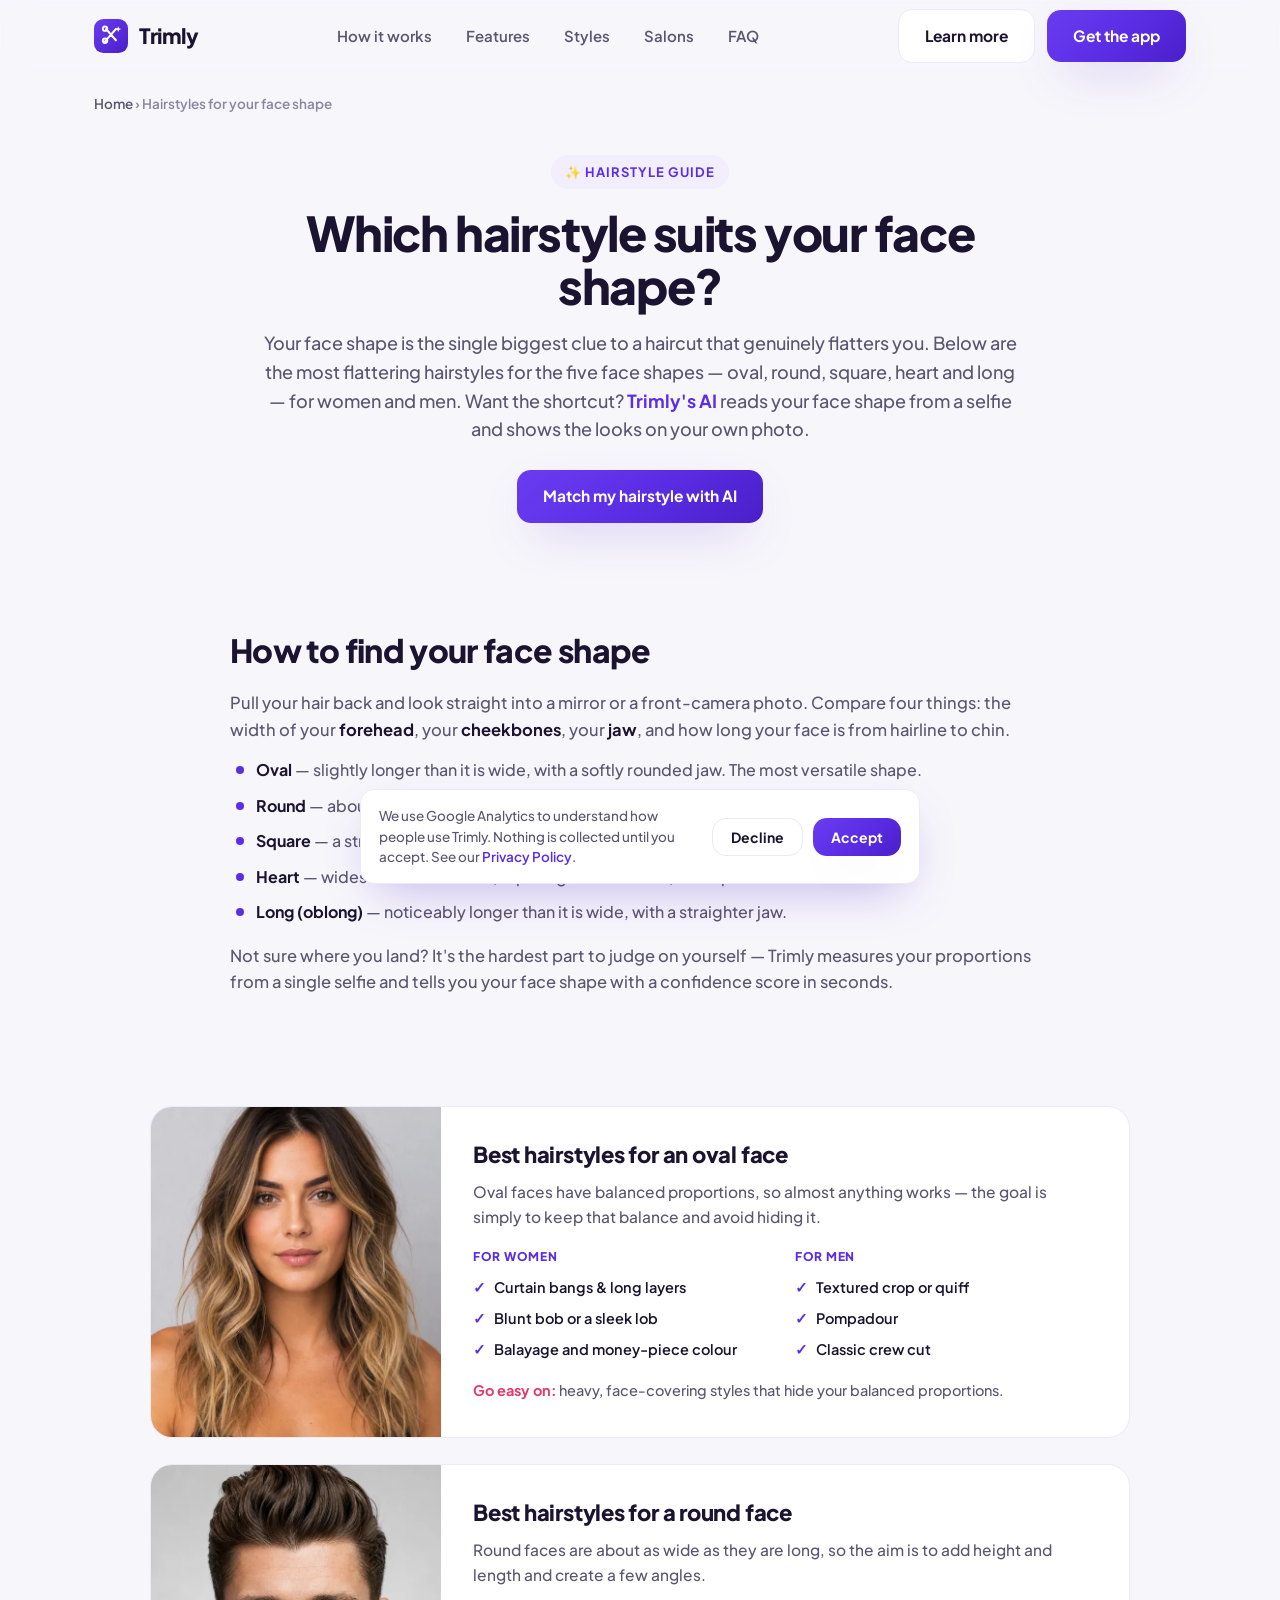
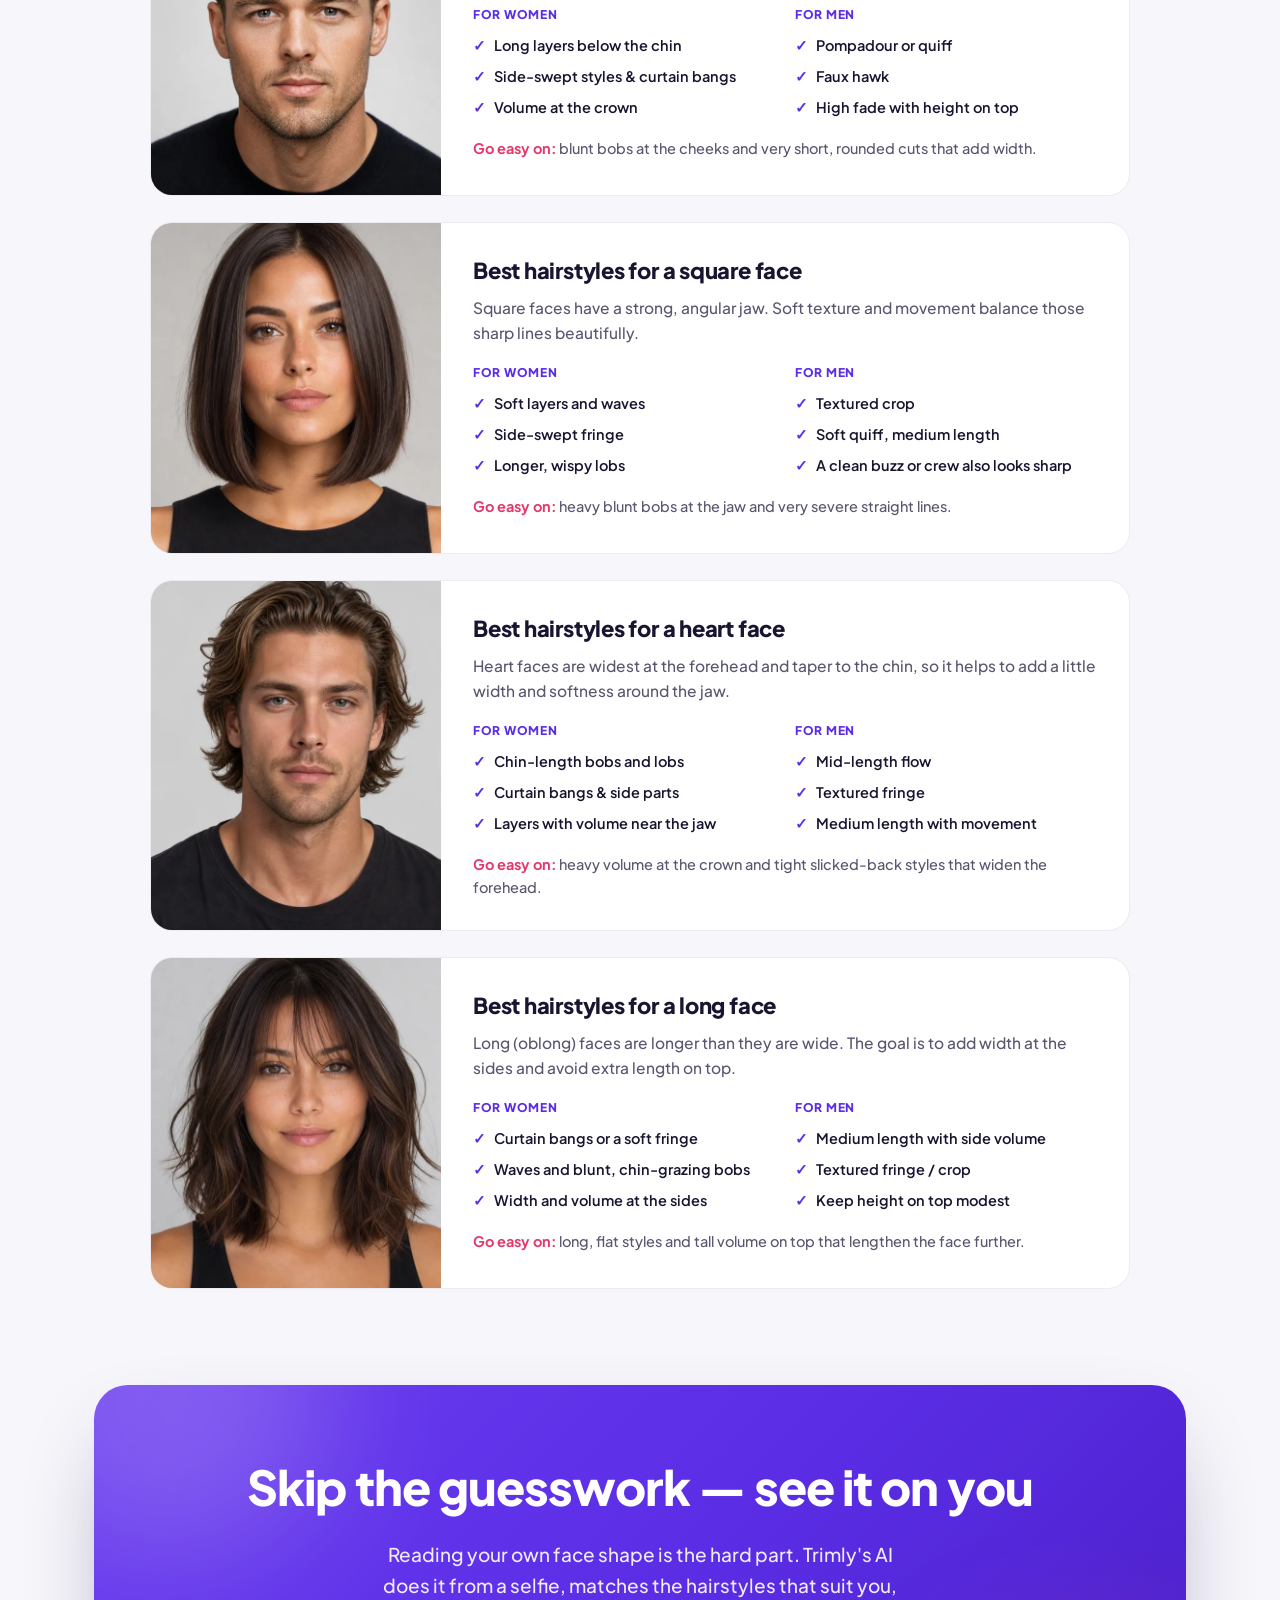
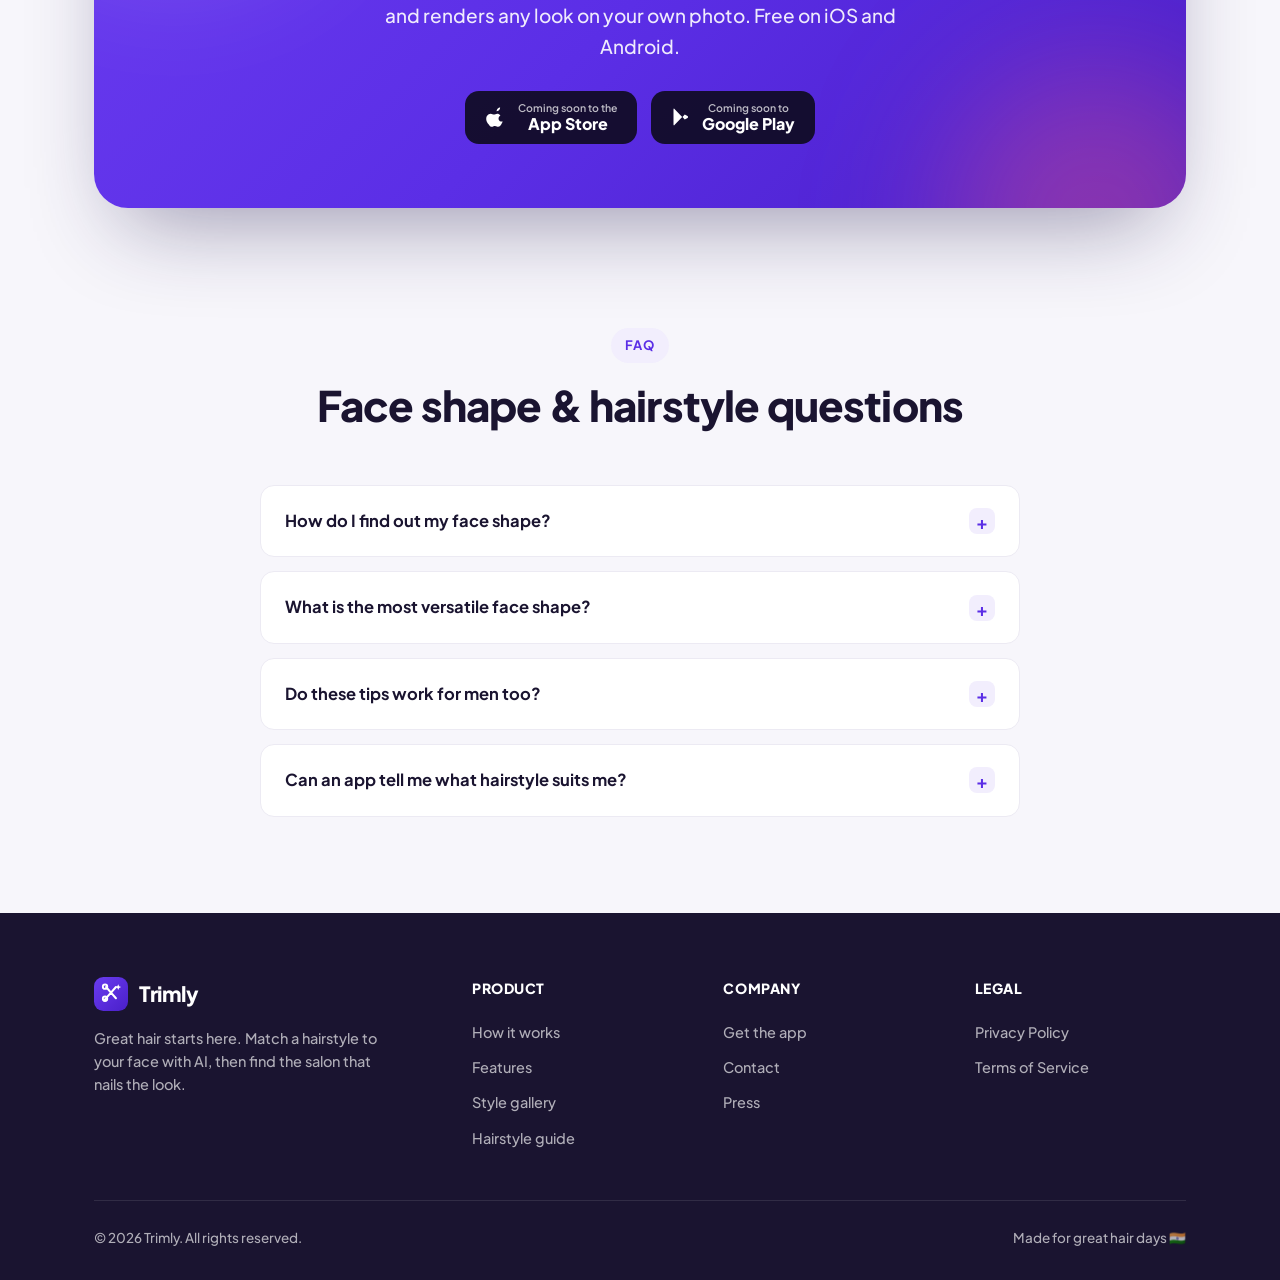
==== hairstyles-for-your-face-shape.html @ 78b7d486 "SEO: face-shape hairstyle guide, structured data, FAQ; photos in AI tiles SEO - New page hairstyles-" ====
<!DOCTYPE html>
<html lang="en">
<head>
  <meta charset="UTF-8" />
  <meta name="viewport" content="width=device-width, initial-scale=1.0" />
  <meta name="theme-color" content="#5B2EE6" />

  <title>Which Hairstyle Suits Your Face Shape? Women &amp; Men | Trimly</title>
  <meta name="description" content="The best hairstyles for every face shape — oval, round, square, heart and long — for women and men. Learn how to find your face shape, and let Trimly's AI match flattering styles to you and try them on your photo." />
  <meta name="keywords" content="hairstyle for my face shape, what hairstyle suits me, best hairstyles for round face, best hairstyles for oval face, hairstyles for square face, hairstyles for heart face, hairstyles for long face, men's hairstyles for face shape, AI hairstyle" />
  <meta name="author" content="Trimly" />
  <link rel="canonical" href="https://trimly.info/hairstyles-for-your-face-shape.html" />
  <meta name="robots" content="index, follow, max-image-preview:large" />

  <!-- Open Graph -->
  <meta property="og:type" content="article" />
  <meta property="og:site_name" content="Trimly" />
  <meta property="og:title" content="Which Hairstyle Suits Your Face Shape? (Women &amp; Men)" />
  <meta property="og:description" content="The best hairstyles for oval, round, square, heart and long faces — for women and men — plus how to find your face shape." />
  <meta property="og:url" content="https://trimly.info/hairstyles-for-your-face-shape.html" />
  <meta property="og:image" content="https://trimly.info/og-image.png" />
  <meta property="og:image:width" content="1200" />
  <meta property="og:image:height" content="630" />
  <meta property="og:locale" content="en_IN" />

  <!-- Twitter -->
  <meta name="twitter:card" content="summary_large_image" />
  <meta name="twitter:title" content="Which Hairstyle Suits Your Face Shape?" />
  <meta name="twitter:description" content="Best hairstyles for oval, round, square, heart and long faces — women and men. Find your face shape and try styles on with AI." />
  <meta name="twitter:image" content="https://trimly.info/og-image.png" />

  <link rel="icon" type="image/svg+xml" href="favicon.svg" />
  <link rel="apple-touch-icon" href="favicon.svg" />
  <link rel="manifest" href="site.webmanifest" />

  <link rel="preconnect" href="https://fonts.googleapis.com" />
  <link rel="preconnect" href="https://fonts.gstatic.com" crossorigin />
  <link href="https://fonts.googleapis.com/css2?family=Plus+Jakarta+Sans:wght@400;500;600;700;800&display=swap" rel="stylesheet" />
  <link rel="stylesheet" href="styles.css" />

  <!-- Structured data -->
  <script type="application/ld+json">
  {
    "@context": "https://schema.org",
    "@type": "Article",
    "headline": "Which hairstyle suits your face shape?",
    "description": "The best hairstyles for every face shape — oval, round, square, heart and long — for women and men, plus how to find your face shape.",
    "image": "https://trimly.info/og-image.png",
    "author": { "@type": "Organization", "name": "Trimly", "url": "https://trimly.info/" },
    "publisher": { "@type": "Organization", "name": "Trimly", "logo": { "@type": "ImageObject", "url": "https://trimly.info/og-image.png" } },
    "datePublished": "2026-06-27",
    "dateModified": "2026-06-27",
    "mainEntityOfPage": { "@type": "WebPage", "@id": "https://trimly.info/hairstyles-for-your-face-shape.html" }
  }
  </script>
  <script type="application/ld+json">
  {
    "@context": "https://schema.org",
    "@type": "BreadcrumbList",
    "itemListElement": [
      { "@type": "ListItem", "position": 1, "name": "Home", "item": "https://trimly.info/" },
      { "@type": "ListItem", "position": 2, "name": "Hairstyles for your face shape", "item": "https://trimly.info/hairstyles-for-your-face-shape.html" }
    ]
  }
  </script>
  <script type="application/ld+json">
  {
    "@context": "https://schema.org",
    "@type": "FAQPage",
    "mainEntity": [
      { "@type": "Question", "name": "How do I find out my face shape?", "acceptedAnswer": { "@type": "Answer", "text": "Pull your hair back and look straight into a mirror or front-camera photo. Compare your forehead width, cheekbones, jaw and how long your face is from hairline to chin. Oval is slightly longer than wide with a soft jaw; round is about as wide as it is long; square has a strong angular jaw; heart is widest at the forehead and tapers to the chin; long is noticeably longer than wide. Trimly's AI can also measure it for you from a selfie in seconds." } },
      { "@type": "Question", "name": "What is the most versatile face shape for hairstyles?", "acceptedAnswer": { "@type": "Answer", "text": "Oval is generally considered the most versatile face shape because its balanced proportions suit almost any cut, length or fringe. Most styling 'rules' are really about recreating that balance for other face shapes." } },
      { "@type": "Question", "name": "Do face-shape hairstyle tips work for men too?", "acceptedAnswer": { "@type": "Answer", "text": "Yes. The same principles apply: add height for round faces, soften strong jaws on square faces, balance the forehead on heart faces, and avoid too much height on long faces. Trimly recommends gender-appropriate styles for both women and men." } },
      { "@type": "Question", "name": "Can an app tell me what hairstyle suits me?", "acceptedAnswer": { "@type": "Answer", "text": "Yes. Trimly is a free AI hairstyle app: it reads your face shape from a photo, recommends flattering hairstyles with a confidence score, and renders any look on your own face so you can see what suits you before you visit a salon." } }
    ]
  }
  </script>
</head>
<body>

  <!-- ===== Header ===== -->
  <header class="site-header" id="siteHeader">
    <div class="container">
      <nav class="nav" id="nav">
        <a class="brand" href="/" aria-label="Trimly home">
          <svg class="logo-mark" viewBox="0 0 40 40" fill="none" xmlns="http://www.w3.org/2000/svg" aria-hidden="true">
            <rect width="40" height="40" rx="11" fill="url(#lg)"/>
            <path d="M12 27.5c2.6-3 5.3-6.1 8-9.1m0 0 5.8-6.6M20 18.4l-5.8-6.6M20 18.4l5.8 6.6" stroke="#fff" stroke-width="2.4" stroke-linecap="round"/>
            <circle cx="13" cy="11.4" r="2.6" stroke="#fff" stroke-width="2.2"/>
            <circle cx="13" cy="25.6" r="2.6" stroke="#fff" stroke-width="2.2"/>
            <path d="M28.5 8.5l1 2.4 2.4 1-2.4 1-1 2.4-1-2.4-2.4-1 2.4-1 1-2.4Z" fill="#fff"/>
            <defs><linearGradient id="lg" x1="0" y1="0" x2="40" y2="40" gradientUnits="userSpaceOnUse"><stop stop-color="#6A3CF0"/><stop offset="1" stop-color="#4A1FC9"/></linearGradient></defs>
          </svg>
          Trimly
        </a>
        <ul class="nav-links">
          <li><a href="/#how">How it works</a></li>
          <li><a href="/#features">Features</a></li>
          <li><a href="/#gallery">Styles</a></li>
          <li><a href="/#salons">Salons</a></li>
          <li><a href="/#faq">FAQ</a></li>
        </ul>
        <div class="nav-cta">
          <a href="/#faq" class="btn btn-ghost">Learn more</a>
          <a href="/#download" class="btn btn-primary">Get the app</a>
        </div>
        <button class="nav-toggle" id="navToggle" aria-label="Toggle menu" aria-expanded="false">
          <span></span><span></span><span></span>
        </button>
      </nav>
    </div>
  </header>

  <main>
    <div class="container">
      <nav class="crumbs" aria-label="Breadcrumb">
        <a href="/">Home</a> › <span>Hairstyles for your face shape</span>
      </nav>
    </div>

    <!-- ===== Intro ===== -->
    <section class="section" style="padding-top:40px">
      <div class="container">
        <div class="guide-intro reveal">
          <span class="eyebrow">✨ Hairstyle guide</span>
          <h1>Which hairstyle suits your face shape?</h1>
          <p class="lede">Your face shape is the single biggest clue to a haircut that genuinely flatters you. Below are the most flattering hairstyles for the five face shapes — oval, round, square, heart and long — for women and men. Want the shortcut? <a href="/#download" class="inline-link">Trimly's AI</a> reads your face shape from a selfie and shows the looks on your own photo.</p>
          <div class="hero-actions" style="justify-content:center;margin-top:26px">
            <a href="/#download" class="btn btn-primary">Match my hairstyle with AI</a>
          </div>
        </div>
      </div>
    </section>

    <!-- ===== Find your face shape ===== -->
    <section class="section" style="padding-top:0">
      <div class="container">
        <div class="guide-prose reveal">
          <h2>How to find your face shape</h2>
          <p>Pull your hair back and look straight into a mirror or a front-camera photo. Compare four things: the width of your <b>forehead</b>, your <b>cheekbones</b>, your <b>jaw</b>, and how long your face is from hairline to chin.</p>
          <ul class="guide-points">
            <li><b>Oval</b> — slightly longer than it is wide, with a softly rounded jaw. The most versatile shape.</li>
            <li><b>Round</b> — about as wide as it is long, with full cheeks and a soft jaw.</li>
            <li><b>Square</b> — a strong, angular jaw with forehead, cheeks and jaw a similar width.</li>
            <li><b>Heart</b> — widest at the forehead, tapering to a narrower, often pointed chin.</li>
            <li><b>Long (oblong)</b> — noticeably longer than it is wide, with a straighter jaw.</li>
          </ul>
          <p>Not sure where you land? It's the hardest part to judge on yourself — Trimly measures your proportions from a single selfie and tells you your face shape with a confidence score in seconds.</p>
        </div>
      </div>
    </section>

    <!-- ===== Face shape cards ===== -->
    <section class="section" style="padding-top:0">
      <div class="container">
        <div class="fs-list">

          <article class="fs-card reveal" id="oval">
            <div class="fs-photo"><img src="assets/styles/honey-balayage.webp" alt="Long layers with honey balayage — a flattering hairstyle for oval faces" width="600" height="800" loading="lazy" decoding="async" /></div>
            <div class="fs-body">
              <h3>Best hairstyles for an oval face</h3>
              <p class="fs-desc">Oval faces have balanced proportions, so almost anything works — the goal is simply to keep that balance and avoid hiding it.</p>
              <div class="rec-cols">
                <div><h4>For women</h4><ul><li>Curtain bangs &amp; long layers</li><li>Blunt bob or a sleek lob</li><li>Balayage and money-piece colour</li></ul></div>
                <div><h4>For men</h4><ul><li>Textured crop or quiff</li><li>Pompadour</li><li>Classic crew cut</li></ul></div>
              </div>
              <p class="fs-avoid"><b>Go easy on:</b> heavy, face-covering styles that hide your balanced proportions.</p>
            </div>
          </article>

          <article class="fs-card reveal" id="round">
            <div class="fs-photo"><img src="assets/styles/pompadour.webp" alt="A pompadour adds height that flatters a round face" width="600" height="800" loading="lazy" decoding="async" /></div>
            <div class="fs-body">
              <h3>Best hairstyles for a round face</h3>
              <p class="fs-desc">Round faces are about as wide as they are long, so the aim is to add height and length and create a few angles.</p>
              <div class="rec-cols">
                <div><h4>For women</h4><ul><li>Long layers below the chin</li><li>Side-swept styles &amp; curtain bangs</li><li>Volume at the crown</li></ul></div>
                <div><h4>For men</h4><ul><li>Pompadour or quiff</li><li>Faux hawk</li><li>High fade with height on top</li></ul></div>
              </div>
              <p class="fs-avoid"><b>Go easy on:</b> blunt bobs at the cheeks and very short, rounded cuts that add width.</p>
            </div>
          </article>

          <article class="fs-card reveal" id="square">
            <div class="fs-photo"><img src="assets/styles/sleek-lob.webp" alt="A soft lob softens a strong square jaw" width="600" height="800" loading="lazy" decoding="async" /></div>
            <div class="fs-body">
              <h3>Best hairstyles for a square face</h3>
              <p class="fs-desc">Square faces have a strong, angular jaw. Soft texture and movement balance those sharp lines beautifully.</p>
              <div class="rec-cols">
                <div><h4>For women</h4><ul><li>Soft layers and waves</li><li>Side-swept fringe</li><li>Longer, wispy lobs</li></ul></div>
                <div><h4>For men</h4><ul><li>Textured crop</li><li>Soft quiff, medium length</li><li>A clean buzz or crew also looks sharp</li></ul></div>
              </div>
              <p class="fs-avoid"><b>Go easy on:</b> heavy blunt bobs at the jaw and very severe straight lines.</p>
            </div>
          </article>

          <article class="fs-card reveal" id="heart">
            <div class="fs-photo"><img src="assets/styles/modern-flow.webp" alt="Mid-length flow with a fringe balances a heart-shaped face" width="600" height="800" loading="lazy" decoding="async" /></div>
            <div class="fs-body">
              <h3>Best hairstyles for a heart face</h3>
              <p class="fs-desc">Heart faces are widest at the forehead and taper to the chin, so it helps to add a little width and softness around the jaw.</p>
              <div class="rec-cols">
                <div><h4>For women</h4><ul><li>Chin-length bobs and lobs</li><li>Curtain bangs &amp; side parts</li><li>Layers with volume near the jaw</li></ul></div>
                <div><h4>For men</h4><ul><li>Mid-length flow</li><li>Textured fringe</li><li>Medium length with movement</li></ul></div>
              </div>
              <p class="fs-avoid"><b>Go easy on:</b> heavy volume at the crown and tight slicked-back styles that widen the forehead.</p>
            </div>
          </article>

          <article class="fs-card reveal" id="long">
            <div class="fs-photo"><img src="assets/styles/curtain-bangs.webp" alt="Curtain bangs add width and shorten a long face" width="600" height="800" loading="lazy" decoding="async" /></div>
            <div class="fs-body">
              <h3>Best hairstyles for a long face</h3>
              <p class="fs-desc">Long (oblong) faces are longer than they are wide. The goal is to add width at the sides and avoid extra length on top.</p>
              <div class="rec-cols">
                <div><h4>For women</h4><ul><li>Curtain bangs or a soft fringe</li><li>Waves and blunt, chin-grazing bobs</li><li>Width and volume at the sides</li></ul></div>
                <div><h4>For men</h4><ul><li>Medium length with side volume</li><li>Textured fringe / crop</li><li>Keep height on top modest</li></ul></div>
              </div>
              <p class="fs-avoid"><b>Go easy on:</b> long, flat styles and tall volume on top that lengthen the face further.</p>
            </div>
          </article>

        </div>
      </div>
    </section>

    <!-- ===== CTA ===== -->
    <section class="cta-band">
      <div class="container">
        <div class="cta-inner reveal">
          <h2>Skip the guesswork — see it on you</h2>
          <p>Reading your own face shape is the hard part. Trimly's AI does it from a selfie, matches the hairstyles that suit you, and renders any look on your own photo. Free on iOS and Android.</p>
          <div class="cta-actions">
            <a href="/#download" class="store-badge on-grad" aria-label="App Store (coming soon)">
              <svg width="22" height="22" viewBox="0 0 24 24" fill="#fff" aria-hidden="true"><path d="M16.5 1.5c.1 1-.3 2-1 2.8-.7.8-1.8 1.4-2.8 1.3-.1-1 .4-2 1-2.7.8-.8 2-1.4 2.8-1.4ZM19.3 17c-.5 1.1-.7 1.6-1.3 2.6-.9 1.4-2.1 3.1-3.6 3.1-1.3 0-1.7-.9-3.5-.9s-2.2.8-3.5.9c-1.5 0-2.6-1.5-3.5-2.9C1 17.3.7 13 2.3 10.7c.9-1.3 2.5-2.2 3.9-2.2 1.5 0 2.4.9 3.6.9 1.2 0 1.9-.9 3.6-.9 1.2 0 2.5.7 3.4 1.8-3 1.6-2.5 5.9.5 6.7Z"/></svg>
              <span><small>Coming soon to the</small><b>App Store</b></span>
            </a>
            <a href="/#download" class="store-badge on-grad" aria-label="Google Play (coming soon)">
              <svg width="20" height="22" viewBox="0 0 24 24" aria-hidden="true"><path d="M3.6 1.8 13.4 12 3.6 22.2c-.4-.2-.6-.6-.6-1.1V2.9c0-.5.2-.9.6-1.1Z" fill="#fff"/><path d="m16.5 8.9 3.3 1.9c.9.5.9 1.8 0 2.3l-3.3 1.9-2.7-3 2.7-3Z" fill="#fff"/></svg>
              <span><small>Coming soon to</small><b>Google Play</b></span>
            </a>
          </div>
        </div>
      </div>
    </section>

    <!-- ===== FAQ ===== -->
    <section class="section" style="padding-top:24px">
      <div class="container">
        <div class="section-head reveal">
          <span class="eyebrow">FAQ</span>
          <h2>Face shape &amp; hairstyle questions</h2>
        </div>
        <div class="faq-list">
          <details class="faq-item reveal">
            <summary>How do I find out my face shape? <span class="plus">+</span></summary>
            <div class="faq-body">Pull your hair back and look straight into a mirror or front-camera photo, then compare your forehead width, cheekbones, jaw and face length. Oval is slightly longer than wide with a soft jaw; round is about as wide as it is long; square has a strong angular jaw; heart is widest at the forehead and tapers to the chin; long is noticeably longer than wide. Trimly's AI can also measure it from a selfie in seconds.</div>
          </details>
          <details class="faq-item reveal">
            <summary>What is the most versatile face shape? <span class="plus">+</span></summary>
            <div class="faq-body">Oval is generally considered the most versatile, because its balanced proportions suit almost any cut, length or fringe. Most styling "rules" are really about recreating that balance for other face shapes.</div>
          </details>
          <details class="faq-item reveal">
            <summary>Do these tips work for men too? <span class="plus">+</span></summary>
            <div class="faq-body">Yes — the same principles apply: add height for round faces, soften strong jaws on square faces, balance the forehead on heart faces, and keep height modest on long faces. Trimly recommends gender-appropriate styles for both women and men.</div>
          </details>
          <details class="faq-item reveal">
            <summary>Can an app tell me what hairstyle suits me? <span class="plus">+</span></summary>
            <div class="faq-body">Yes. <a href="/#download">Trimly</a> is a free AI hairstyle app: it reads your face shape from a photo, recommends flattering hairstyles with a confidence score, and renders any look on your own face — so you can see what suits you before you visit a salon.</div>
          </details>
        </div>
      </div>
    </section>
  </main>

  <!-- ===== Footer ===== -->
  <footer class="site-footer">
    <div class="container">
      <div class="footer-grid">
        <div class="footer-brand">
          <a class="brand" href="/">
            <svg class="logo-mark" viewBox="0 0 40 40" fill="none" xmlns="http://www.w3.org/2000/svg" aria-hidden="true">
              <rect width="40" height="40" rx="11" fill="url(#lgf)"/>
              <path d="M12 27.5c2.6-3 5.3-6.1 8-9.1m0 0 5.8-6.6M20 18.4l-5.8-6.6M20 18.4l5.8 6.6" stroke="#fff" stroke-width="2.4" stroke-linecap="round"/>
              <circle cx="13" cy="11.4" r="2.6" stroke="#fff" stroke-width="2.2"/>
              <circle cx="13" cy="25.6" r="2.6" stroke="#fff" stroke-width="2.2"/>
              <path d="M28.5 8.5l1 2.4 2.4 1-2.4 1-1 2.4-1-2.4-2.4-1 2.4-1 1-2.4Z" fill="#fff"/>
              <defs><linearGradient id="lgf" x1="0" y1="0" x2="40" y2="40" gradientUnits="userSpaceOnUse"><stop stop-color="#6A3CF0"/><stop offset="1" stop-color="#4A1FC9"/></linearGradient></defs>
            </svg>
            Trimly
          </a>
          <p>Great hair starts here. Match a hairstyle to your face with AI, then find the salon that nails the look.</p>
        </div>
        <div class="footer-col">
          <h4>Product</h4>
          <a href="/#how">How it works</a>
          <a href="/#features">Features</a>
          <a href="/#gallery">Style gallery</a>
          <a href="hairstyles-for-your-face-shape.html">Hairstyle guide</a>
        </div>
        <div class="footer-col">
          <h4>Company</h4>
          <a href="/#download">Get the app</a>
          <a href="mailto:hello@trimly.info">Contact</a>
          <a href="mailto:press@trimly.info">Press</a>
        </div>
        <div class="footer-col">
          <h4>Legal</h4>
          <a href="privacy.html">Privacy Policy</a>
          <a href="terms.html">Terms of Service</a>
        </div>
      </div>
      <div class="footer-bottom">
        <span>© <span id="year">2026</span> Trimly. All rights reserved.</span>
        <span class="made">Made for great hair days 🇮🇳</span>
      </div>
    </div>
  </footer>

  <script src="analytics.js" defer></script>
  <script src="main.js" defer></script>
</body>
</html>
---- styles.css ----
/* Trimly marketing site — design tokens mirror the app (PRD §7) */
:root {
  --primary: #5B2EE6;
  --primary-600: #6A3CF0;
  --primary-800: #4A1FC9;
  --accent: #FF5C7A;
  --accent-strong: #E5396B;
  --ink: #1A1430;
  --ink-2: #241A4D;
  --muted: #5A5670;
  --muted-2: #8A86A0;
  --bg: #F7F6FB;
  --tint: #F2EEFD;
  --tint-2: #ECE6FB;
  --line: #ECEAF3;
  --star: #FFB22C;
  --success: #1E9E63;
  --success-bg: #E4F8EE;
  --scan: #A98CFF;
  --grad: linear-gradient(135deg, #6A3CF0 0%, #5B2EE6 50%, #4A1FC9 100%);
  --grad-soft: linear-gradient(135deg, #7C4DF6 0%, #5B2EE6 100%);
  --shadow-sm: 0 2px 8px rgba(91, 46, 230, .08);
  --shadow: 0 18px 50px -18px rgba(74, 31, 201, .35);
  --shadow-lg: 0 40px 90px -30px rgba(36, 26, 77, .45);
  --radius: 22px;
  --radius-sm: 14px;
  --maxw: 1140px;
  --font: 'Plus Jakarta Sans', -apple-system, BlinkMacSystemFont, 'Segoe UI', Roboto, sans-serif;
}

* { box-sizing: border-box; margin: 0; padding: 0; }
html { scroll-behavior: smooth; -webkit-text-size-adjust: 100%; }
body {
  font-family: var(--font);
  color: var(--ink);
  background: var(--bg);
  line-height: 1.6;
  font-weight: 500;
  -webkit-font-smoothing: antialiased;
  text-rendering: optimizeLegibility;
  overflow-x: hidden;
}
a { color: inherit; text-decoration: none; }
img, svg { display: block; max-width: 100%; }
ul { list-style: none; }

.container { width: 100%; max-width: var(--maxw); margin-inline: auto; padding-inline: 24px; }
.eyebrow {
  display: inline-flex; align-items: center; gap: 8px;
  font-size: 13px; font-weight: 700; letter-spacing: .08em; text-transform: uppercase;
  color: var(--primary); background: var(--tint); padding: 7px 14px; border-radius: 100px;
}
.section { padding: 96px 0; }
.section-head { max-width: 680px; margin: 0 auto 56px; text-align: center; }
.section-head h2 { font-size: clamp(28px, 4vw, 42px); font-weight: 800; letter-spacing: -.02em; line-height: 1.15; margin: 18px 0 14px; }
.section-head p { color: var(--muted); font-size: 18px; }

/* Buttons */
.btn {
  display: inline-flex; align-items: center; justify-content: center; gap: 9px;
  font-family: var(--font); font-weight: 700; font-size: 15.5px;
  padding: 14px 26px; border-radius: var(--radius-sm); border: 0; cursor: pointer;
  transition: transform .18s ease, box-shadow .18s ease, background .18s ease;
  white-space: nowrap;
}
.btn-primary { background: var(--grad); color: #fff; box-shadow: var(--shadow); }
.btn-primary:hover { transform: translateY(-2px); box-shadow: 0 24px 60px -20px rgba(74, 31, 201, .55); }
.btn-ghost { background: #fff; color: var(--ink); border: 1.5px solid var(--line); }
.btn-ghost:hover { border-color: var(--primary); color: var(--primary); transform: translateY(-2px); }
.btn-light { background: rgba(255,255,255,.16); color: #fff; border: 1.5px solid rgba(255,255,255,.32); backdrop-filter: blur(6px); }
.btn-light:hover { background: rgba(255,255,255,.26); transform: translateY(-2px); }

/* Header */
.site-header {
  position: sticky; top: 0; z-index: 100;
  background: rgba(247, 246, 251, .82); backdrop-filter: saturate(180%) blur(14px);
  border-bottom: 1px solid transparent; transition: border-color .25s ease, box-shadow .25s ease;
}
.site-header.scrolled { border-color: var(--line); box-shadow: 0 6px 24px -18px rgba(36,26,77,.4); }
.nav { display: flex; align-items: center; justify-content: space-between; height: 72px; }
.brand { display: inline-flex; align-items: center; gap: 11px; font-weight: 800; font-size: 21px; letter-spacing: -.02em; }
.brand .logo-mark { width: 34px; height: 34px; }
.nav-links { display: flex; align-items: center; gap: 34px; }
.nav-links a { font-weight: 600; font-size: 15px; color: var(--muted); transition: color .15s; }
.nav-links a:hover { color: var(--ink); }
.nav-cta { display: flex; align-items: center; gap: 12px; }
.nav-toggle { display: none; background: none; border: 0; cursor: pointer; padding: 8px; }
.nav-toggle span { display: block; width: 22px; height: 2px; background: var(--ink); border-radius: 2px; transition: .25s; }
.nav-toggle span + span { margin-top: 5px; }

/* Hero */
.hero { position: relative; padding: 72px 0 88px; overflow: hidden; }
.hero-glow { position: absolute; inset: 0; z-index: 0; pointer-events: none; }
.hero-glow::before, .hero-glow::after {
  content: ''; position: absolute; border-radius: 50%; filter: blur(90px); opacity: .5;
}
.hero-glow::before { width: 520px; height: 520px; background: #A98CFF; top: -160px; right: -120px; }
.hero-glow::after { width: 440px; height: 440px; background: #FF9FB4; bottom: -200px; left: -140px; opacity: .35; }
.hero-grid { position: relative; z-index: 1; display: grid; grid-template-columns: 1.05fr .95fr; gap: 56px; align-items: center; }
.hero-copy h1 { font-size: clamp(38px, 5.4vw, 62px); font-weight: 800; line-height: 1.05; letter-spacing: -.03em; margin: 22px 0 20px; }
.hero-copy h1 .grad-text { background: var(--grad); -webkit-background-clip: text; background-clip: text; -webkit-text-fill-color: transparent; }
.hero-copy .lede { font-size: 19px; color: var(--muted); max-width: 520px; margin-bottom: 32px; }
.hero-actions { display: flex; flex-wrap: wrap; gap: 14px; align-items: center; }
.hero-meta { display: flex; align-items: center; gap: 22px; margin-top: 34px; flex-wrap: wrap; }
.hero-meta .stat strong { display: block; font-size: 24px; font-weight: 800; letter-spacing: -.02em; }
.hero-meta .stat span { font-size: 13.5px; color: var(--muted-2); font-weight: 600; }
.hero-meta .divider { width: 1px; height: 38px; background: var(--line); }

/* Phone mockup */
.phone-wrap { display: flex; justify-content: center; perspective: 1600px; }
.phone {
  position: relative; width: 300px; height: 614px; border-radius: 46px;
  background: #0E0A1E; padding: 11px;
  box-shadow: var(--shadow-lg), inset 0 0 0 2px rgba(255,255,255,.06);
  transform: rotateY(-12deg) rotateX(4deg) rotateZ(1deg);
  transition: transform .5s cubic-bezier(.2,.8,.2,1);
}
.phone:hover { transform: rotateY(-6deg) rotateX(2deg); }
.phone-screen { width: 100%; height: 100%; border-radius: 36px; overflow: hidden; background: var(--bg); position: relative; }
.phone-notch { position: absolute; top: 16px; left: 50%; transform: translateX(-50%); width: 108px; height: 26px; background: #0E0A1E; border-radius: 0 0 16px 16px; z-index: 5; }
.float-card {
  position: absolute; background: #fff; border-radius: 16px; padding: 12px 14px;
  box-shadow: var(--shadow); display: flex; align-items: center; gap: 10px; z-index: 6;
  font-weight: 700; font-size: 13.5px;
}
.float-card .ic { width: 34px; height: 34px; border-radius: 10px; display: grid; place-items: center; flex: none; }
.float-card.fc-1 { top: 92px; left: -42px; animation: floaty 5s ease-in-out infinite; }
.float-card.fc-2 { bottom: 120px; right: -46px; animation: floaty 5s ease-in-out infinite 1.2s; }
.float-card small { display: block; font-weight: 600; color: var(--muted-2); font-size: 11px; }
@keyframes floaty { 0%,100% { transform: translateY(0); } 50% { transform: translateY(-12px); } }

/* In-phone app UI (pure CSS) */
.app-ui { height: 100%; display: flex; flex-direction: column; font-size: 12px; }
.app-hero { background: var(--grad); padding: 52px 18px 22px; color: #fff; }
.app-hero h3 { font-size: 19px; font-weight: 800; letter-spacing: -.02em; }
.app-hero p { font-size: 12px; opacity: .85; margin-top: 3px; }
.app-search { margin-top: 16px; background: rgba(255,255,255,.18); border-radius: 12px; padding: 10px 12px; font-size: 12px; color: rgba(255,255,255,.9); display: flex; gap: 8px; align-items: center; }
.app-body { padding: 16px; flex: 1; overflow: hidden; }
.app-label { font-weight: 800; font-size: 13px; margin: 4px 0 10px; }
.app-scan { background: var(--ink-2); border-radius: 16px; padding: 16px; color: #fff; position: relative; overflow: hidden; }
.app-scan .scan-sweep { position: absolute; left: 0; right: 0; height: 40px; background: linear-gradient(180deg, transparent, rgba(169,140,255,.5), transparent); animation: sweep 2.6s ease-in-out infinite; }
@keyframes sweep { 0% { top: -40px; } 100% { top: 100%; } }
.app-scan .chip { display: inline-block; background: rgba(169,140,255,.22); color: var(--scan); font-weight: 700; font-size: 11px; padding: 4px 10px; border-radius: 100px; }
.app-scan h4 { font-size: 16px; font-weight: 800; margin: 10px 0 2px; }
.app-cards { display: grid; grid-template-columns: 1fr 1fr; gap: 10px; margin-top: 14px; }
.app-card { background: #fff; border: 1px solid var(--line); border-radius: 14px; overflow: hidden; box-shadow: var(--shadow-sm); }
.app-card .thumb { height: 64px; overflow: hidden; }
.app-card .thumb img { width: 100%; height: 100%; object-fit: cover; object-position: center 28%; display: block; }
.app-card .meta { padding: 8px 10px; }
.app-card .meta b { font-size: 12px; font-weight: 800; }
.app-card .meta span { display: flex; align-items: center; gap: 4px; color: var(--muted-2); font-size: 10.5px; font-weight: 600; }
.app-tabbar { height: 54px; background: #fff; border-top: 1px solid var(--line); display: flex; align-items: center; justify-content: space-around; padding-bottom: 6px; }
.app-tabbar .tab { width: 22px; height: 22px; border-radius: 7px; background: var(--line); }
.app-tabbar .tab.active { background: var(--primary); }

/* Logo strip */
.trust { padding: 38px 0; border-top: 1px solid var(--line); border-bottom: 1px solid var(--line); background: #fff; }
.trust-inner { display: flex; align-items: center; justify-content: space-between; gap: 30px; flex-wrap: wrap; }
.trust-inner p { font-weight: 700; color: var(--muted-2); font-size: 14px; }
.trust-stats { display: flex; gap: 44px; flex-wrap: wrap; }
.trust-stats .t strong { font-size: 30px; font-weight: 800; letter-spacing: -.02em; background: var(--grad); -webkit-background-clip: text; background-clip: text; -webkit-text-fill-color: transparent; }
.trust-stats .t span { display: block; font-size: 13px; color: var(--muted); font-weight: 600; }

/* Features */
.features-grid { display: grid; grid-template-columns: repeat(3, 1fr); gap: 24px; }
.feature {
  background: #fff; border: 1px solid var(--line); border-radius: var(--radius); padding: 32px 28px;
  transition: transform .22s ease, box-shadow .22s ease, border-color .22s;
}
.feature:hover { transform: translateY(-6px); box-shadow: var(--shadow); border-color: transparent; }
.feature .f-ic { width: 56px; height: 56px; border-radius: 16px; display: grid; place-items: center; margin-bottom: 20px; }
.feature h3 { font-size: 21px; font-weight: 800; letter-spacing: -.01em; margin-bottom: 10px; }
.feature p { color: var(--muted); font-size: 15.5px; }
.feature .f-list { margin-top: 16px; display: grid; gap: 9px; }
.feature .f-list li { display: flex; gap: 9px; align-items: flex-start; font-size: 14px; font-weight: 600; color: var(--muted); }
.feature .f-list svg { flex: none; margin-top: 3px; }

/* How it works */
.how { background: linear-gradient(180deg, #fff 0%, var(--bg) 100%); }
.steps { display: grid; grid-template-columns: repeat(3, 1fr); gap: 24px; position: relative; }
.step { text-align: center; padding: 8px; }
.step .num { width: 58px; height: 58px; margin: 0 auto 20px; border-radius: 50%; display: grid; place-items: center; background: var(--grad); color: #fff; font-weight: 800; font-size: 22px; box-shadow: var(--shadow); }
.step h3 { font-size: 19px; font-weight: 800; margin-bottom: 8px; }
.step p { color: var(--muted); font-size: 15px; max-width: 300px; margin-inline: auto; }

/* Spotlight (AI) */
.spotlight { position: relative; }
.spotlight-card {
  background: var(--ink); border-radius: 34px; padding: 64px; color: #fff; position: relative; overflow: hidden;
  display: grid; grid-template-columns: 1fr 1fr; gap: 48px; align-items: center;
}
.spotlight-card::before { content: ''; position: absolute; width: 460px; height: 460px; background: radial-gradient(circle, rgba(169,140,255,.45), transparent 70%); top: -180px; right: -120px; }
.spotlight-card .eyebrow { background: rgba(169,140,255,.16); color: var(--scan); }
.spotlight-card h2 { font-size: clamp(28px, 3.6vw, 40px); font-weight: 800; letter-spacing: -.02em; line-height: 1.12; margin: 18px 0 16px; position: relative; }
.spotlight-card p { color: rgba(255,255,255,.74); font-size: 17px; position: relative; }
.spotlight-list { margin-top: 26px; display: grid; gap: 14px; position: relative; }
.spotlight-list li { display: flex; gap: 12px; align-items: flex-start; font-weight: 600; }
.spotlight-list .dot { width: 24px; height: 24px; border-radius: 8px; background: rgba(169,140,255,.18); color: var(--scan); display: grid; place-items: center; flex: none; }
.spotlight-visual { position: relative; display: grid; grid-template-columns: 1fr 1fr; gap: 16px; }
.face-tile { border-radius: 20px; aspect-ratio: 3/4; position: relative; overflow: hidden; background: var(--ink-2); box-shadow: 0 20px 50px -20px rgba(0,0,0,.6); }
.face-tile img { position: absolute; inset: 0; width: 100%; height: 100%; object-fit: cover; }
.face-tile.before img { filter: saturate(.72) brightness(.94); }
.face-tile .ft-grad { position: absolute; inset: 0; }
.face-tile .ft-grad-dark { background: linear-gradient(160deg, rgba(40,33,70,.5), rgba(20,14,40,.74)); }
.face-tile .ft-grad-ai { background: linear-gradient(160deg, rgba(106,60,240,.55), rgba(169,140,255,.3)); }
.face-tile .badge { position: absolute; left: 12px; bottom: 12px; z-index: 2; background: rgba(14,10,30,.7); backdrop-filter: blur(6px); color: #fff; font-weight: 700; font-size: 12px; padding: 6px 11px; border-radius: 100px; border: 1px solid rgba(255,255,255,.14); }
.face-tile.before { transform: translateY(18px); }
.face-tile .tag-ai { background: var(--grad); color: #fff; }

/* CTA band */
.cta-band { padding: 0 0 96px; }
.cta-inner {
  background: var(--grad); border-radius: 34px; padding: 64px; text-align: center; color: #fff; position: relative; overflow: hidden;
  box-shadow: var(--shadow-lg);
}
.cta-inner::before, .cta-inner::after { content: ''; position: absolute; border-radius: 50%; filter: blur(70px); }
.cta-inner::before { width: 320px; height: 320px; background: rgba(255,255,255,.18); top: -140px; left: -80px; }
.cta-inner::after { width: 300px; height: 300px; background: rgba(255, 92, 122, .35); bottom: -160px; right: -60px; }
.cta-inner h2 { font-size: clamp(30px, 4.4vw, 48px); font-weight: 800; letter-spacing: -.02em; position: relative; }
.cta-inner p { font-size: 19px; opacity: .9; margin: 14px auto 30px; max-width: 540px; position: relative; }
.cta-actions { display: flex; gap: 14px; justify-content: center; flex-wrap: wrap; position: relative; }

/* Store badges */
.store-badge { display: inline-flex; align-items: center; gap: 11px; background: #0E0A1E; color: #fff; padding: 11px 20px; border-radius: 14px; transition: transform .18s; }
.store-badge:hover { transform: translateY(-2px); }
.store-badge.on-grad { background: rgba(14,10,30,.9); }
.store-badge small { display: block; font-size: 10.5px; opacity: .72; font-weight: 600; line-height: 1.2; }
.store-badge b { display: block; font-size: 16px; font-weight: 800; line-height: 1.15; }
.badge-soon { font-size: 10px; font-weight: 800; letter-spacing: .06em; text-transform: uppercase; background: var(--accent); color: #fff; padding: 3px 7px; border-radius: 6px; }

/* FAQ */
.faq-list { max-width: 760px; margin: 0 auto; display: grid; gap: 14px; }
.faq-item { background: #fff; border: 1px solid var(--line); border-radius: var(--radius-sm); overflow: hidden; transition: border-color .2s, box-shadow .2s; }
.faq-item[open] { border-color: var(--primary); box-shadow: var(--shadow-sm); }
.faq-item summary { list-style: none; cursor: pointer; padding: 22px 24px; font-weight: 700; font-size: 16.5px; display: flex; justify-content: space-between; align-items: center; gap: 16px; }
.faq-item summary::-webkit-details-marker { display: none; }
.faq-item summary .plus { flex: none; width: 26px; height: 26px; border-radius: 8px; background: var(--tint); color: var(--primary); display: grid; place-items: center; font-size: 18px; transition: transform .25s, background .2s; }
.faq-item[open] summary .plus { transform: rotate(45deg); background: var(--primary); color: #fff; }
.faq-item .faq-body { padding: 0 24px 22px; color: var(--muted); font-size: 15.5px; }

/* Footer */
.site-footer { background: var(--ink); color: rgba(255,255,255,.66); padding: 64px 0 32px; }
.footer-grid { display: grid; grid-template-columns: 1.6fr 1fr 1fr 1fr; gap: 40px; padding-bottom: 44px; border-bottom: 1px solid rgba(255,255,255,.1); }
.footer-brand .brand { color: #fff; margin-bottom: 16px; }
.footer-brand p { font-size: 14.5px; max-width: 300px; }
.footer-col h4 { color: #fff; font-size: 14px; font-weight: 800; letter-spacing: .04em; text-transform: uppercase; margin-bottom: 16px; }
.footer-col a { display: block; font-size: 14.5px; padding: 6px 0; transition: color .15s; }
.footer-col a:hover { color: #fff; }
.footer-bottom { display: flex; justify-content: space-between; align-items: center; padding-top: 26px; font-size: 13.5px; flex-wrap: wrap; gap: 12px; }
.footer-bottom .made { display: inline-flex; align-items: center; gap: 7px; }

/* Reveal animation */
.reveal { opacity: 0; transform: translateY(26px); transition: opacity .7s cubic-bezier(.2,.8,.2,1), transform .7s cubic-bezier(.2,.8,.2,1); }
.reveal.in { opacity: 1; transform: none; }

/* Legal pages */
.legal { max-width: 800px; margin: 0 auto; padding: 60px 24px 96px; }
.legal h1 { font-size: 38px; font-weight: 800; letter-spacing: -.02em; margin-bottom: 8px; }
.legal .updated { color: var(--muted-2); font-weight: 600; margin-bottom: 36px; }
.legal h2 { font-size: 22px; font-weight: 800; margin: 36px 0 12px; }
.legal p, .legal li { color: var(--muted); font-size: 16px; margin-bottom: 12px; }
.legal ul { padding-left: 22px; list-style: disc; }
.legal a { color: var(--primary); font-weight: 600; }

/* Responsive */
@media (max-width: 940px) {
  .hero-grid { grid-template-columns: 1fr; gap: 48px; text-align: center; }
  .hero-copy .lede { margin-inline: auto; }
  .hero-actions, .hero-meta { justify-content: center; }
  .spotlight-card { grid-template-columns: 1fr; gap: 36px; padding: 44px; }
  .features-grid { grid-template-columns: 1fr; }
  .steps { grid-template-columns: 1fr; gap: 40px; }
  .footer-grid { grid-template-columns: 1fr 1fr; gap: 32px; }
}
@media (max-width: 720px) {
  .section { padding: 72px 0; }
  .nav-links, .nav-cta .btn-ghost { display: none; }
  .nav-toggle { display: block; }
  .nav.open .nav-links { display: flex; position: absolute; top: 72px; left: 0; right: 0; flex-direction: column; gap: 0; background: #fff; border-bottom: 1px solid var(--line); padding: 8px 0; box-shadow: var(--shadow); }
  .nav.open .nav-links a { padding: 14px 24px; width: 100%; }
  .trust-inner { flex-direction: column; text-align: center; }
  .trust-stats { justify-content: center; gap: 30px; }
  .cta-inner, .spotlight-card { padding: 36px 24px; }
  .footer-grid { grid-template-columns: 1fr; }
  .phone { transform: none; }
}
@media (prefers-reduced-motion: reduce) {
  * { animation: none !important; scroll-behavior: auto; }
  .reveal { opacity: 1; transform: none; transition: none; }
}

/* ============================================================
   v2 additions — richer sections merged from new mockup
   ============================================================ */

/* Hero social proof */
.hero-social { display: flex; align-items: center; gap: 14px; margin-top: 28px; }
.avatars { display: flex; }
.avatars .av { width: 38px; height: 38px; border-radius: 50%; border: 2.5px solid var(--bg); margin-left: -10px; display: grid; place-items: center; color: #fff; font-weight: 800; font-size: 14px; }
.avatars .av:first-child { margin-left: 0; }
.hero-social .rate b { font-weight: 800; }
.hero-social .rate { font-size: 13.5px; color: var(--muted); font-weight: 600; }
.hero-social .stars { color: var(--star); letter-spacing: 1px; }

/* In-phone result extras */
.app-result { background: #fff; border: 1px solid var(--line); border-radius: 14px; padding: 12px; margin-top: 12px; box-shadow: var(--shadow-sm); }
.app-result .rrow { display: flex; align-items: center; justify-content: space-between; }
.app-result .rrow small { color: var(--muted-2); font-weight: 700; font-size: 10px; text-transform: uppercase; letter-spacing: .05em; }
.app-result .shape { font-size: 18px; font-weight: 800; }
.app-result .mtag { background: var(--success-bg); color: var(--success); font-weight: 800; font-size: 11px; padding: 3px 9px; border-radius: 100px; }
.app-find { margin-top: 12px; background: var(--grad); color: #fff; text-align: center; font-weight: 800; font-size: 11.5px; padding: 10px; border-radius: 11px; }

/* How it works — numbered cards */
.howcards { display: grid; grid-template-columns: repeat(3, 1fr); gap: 22px; }
.howcard { position: relative; background: #fff; border: 1px solid var(--line); border-radius: var(--radius); padding: 30px 26px; overflow: hidden; transition: transform .22s ease, box-shadow .22s ease; }
.howcard:hover { transform: translateY(-6px); box-shadow: var(--shadow); }
.howcard .hc-top { display: flex; align-items: center; justify-content: space-between; margin-bottom: 18px; }
.howcard .hc-ic { width: 52px; height: 52px; border-radius: 15px; display: grid; place-items: center; }
.howcard .hc-num { font-size: 46px; font-weight: 800; letter-spacing: -.03em; color: var(--tint-2); line-height: 1; }
.howcard h3 { font-size: 19px; font-weight: 800; margin-bottom: 9px; }
.howcard p { color: var(--muted); font-size: 15px; }

/* Style gallery */
.gallery-grid { display: grid; grid-template-columns: repeat(4, 1fr); gap: 18px; }
.gtile { border-radius: var(--radius-sm); overflow: hidden; border: 1px solid var(--line); background: #fff; transition: transform .2s ease, box-shadow .2s ease; }
.gtile:hover { transform: translateY(-5px); box-shadow: var(--shadow); }
.gtile .gt-img { aspect-ratio: 3/4; position: relative; overflow: hidden; background: var(--tint-2); }
.gtile .gt-img picture, .gtile .gt-img img { display: block; width: 100%; height: 100%; object-fit: cover; }
.gtile .gt-img::after { content: ''; position: absolute; inset: 0; background: linear-gradient(180deg, rgba(26,20,48,0) 55%, rgba(26,20,48,.28)); pointer-events: none; }
.gtile .gt-tag { position: absolute; top: 10px; left: 10px; background: rgba(255,255,255,.82); backdrop-filter: blur(4px); color: var(--ink); font-weight: 700; font-size: 11px; padding: 4px 10px; border-radius: 100px; }
.gtile .gt-body { padding: 13px 14px 15px; }
.gtile .gt-body b { font-size: 15px; font-weight: 800; display: block; }
.gtile .gt-body span { font-size: 12.5px; color: var(--muted-2); font-weight: 600; }

/* Salons section */
.salons { background: linear-gradient(180deg, var(--bg) 0%, #fff 100%); }
.salons-grid { display: grid; grid-template-columns: .9fr 1.1fr; gap: 48px; align-items: center; }
.salons-copy h2 { font-size: clamp(28px, 3.6vw, 40px); font-weight: 800; letter-spacing: -.02em; line-height: 1.14; margin: 16px 0 14px; }
.salons-copy p { color: var(--muted); font-size: 17px; margin-bottom: 22px; }
.pill-row { display: flex; flex-wrap: wrap; gap: 10px; }
.pill-row .pill { font-weight: 700; font-size: 13.5px; padding: 9px 16px; border-radius: 100px; background: #fff; border: 1.5px solid var(--line); color: var(--muted); }
.pill-row .pill.on { background: var(--primary); color: #fff; border-color: var(--primary); }
.salon-list { display: grid; gap: 14px; }
.salon-row { display: flex; align-items: center; gap: 14px; background: #fff; border: 1px solid var(--line); border-radius: var(--radius-sm); padding: 16px 18px; box-shadow: var(--shadow-sm); transition: transform .18s ease, box-shadow .18s ease; }
.salon-row:hover { transform: translateX(4px); box-shadow: var(--shadow); }
.salon-av { width: 50px; height: 50px; border-radius: 13px; display: grid; place-items: center; color: #fff; font-weight: 800; font-size: 20px; flex: none; }
.salon-info { flex: 1; min-width: 0; }
.salon-info .sname { display: flex; align-items: center; gap: 9px; font-weight: 800; font-size: 16px; }
.salon-info .styp { font-size: 13px; color: var(--muted-2); font-weight: 600; }
.salon-info .smeta { display: flex; align-items: center; gap: 12px; font-size: 13px; font-weight: 700; color: var(--muted); margin-top: 3px; }
.salon-info .smeta .star { color: var(--star); }
.salon-tag { font-size: 10.5px; font-weight: 800; letter-spacing: .04em; text-transform: uppercase; padding: 3px 8px; border-radius: 6px; }

/* Testimonials */
.tcards { display: grid; grid-template-columns: repeat(3, 1fr); gap: 22px; }
.tcard { background: #fff; border: 1px solid var(--line); border-radius: var(--radius); padding: 28px 26px; transition: transform .2s ease, box-shadow .2s ease; }
.tcard:hover { transform: translateY(-5px); box-shadow: var(--shadow); }
.tcard .tstars { color: var(--star); letter-spacing: 2px; font-size: 15px; margin-bottom: 14px; }
.tcard blockquote { font-size: 15.5px; color: var(--ink); font-weight: 600; line-height: 1.6; }
.tcard .tauthor { display: flex; align-items: center; gap: 12px; margin-top: 20px; }
.tcard .tauthor .ta-av { width: 42px; height: 42px; border-radius: 50%; display: grid; place-items: center; color: #fff; font-weight: 800; flex: none; }
.tcard .tauthor b { display: block; font-size: 14.5px; font-weight: 800; }
.tcard .tauthor span { font-size: 12.5px; color: var(--muted-2); font-weight: 600; }

/* Community coming-soon band */
.community-band { padding: 0 0 96px; }
.community-inner { background: linear-gradient(135deg, var(--tint) 0%, var(--tint-2) 100%); border: 1px solid var(--tint-2); border-radius: 30px; padding: 52px 56px; display: flex; align-items: center; justify-content: space-between; gap: 40px; }
.community-inner .badge-soon { display: inline-block; margin-bottom: 16px; }
.community-inner h2 { font-size: clamp(26px, 3.4vw, 36px); font-weight: 800; letter-spacing: -.02em; line-height: 1.15; margin-bottom: 12px; }
.community-inner p { color: var(--muted); font-size: 16px; max-width: 560px; }
.community-ic { width: 96px; height: 96px; border-radius: 26px; background: var(--grad); display: grid; place-items: center; flex: none; box-shadow: var(--shadow); }

/* Responsive — v2 sections */
@media (max-width: 940px) {
  .howcards { grid-template-columns: 1fr; }
  .gallery-grid { grid-template-columns: repeat(2, 1fr); }
  .salons-grid { grid-template-columns: 1fr; gap: 32px; }
  .tcards { grid-template-columns: 1fr; }
  .community-inner { flex-direction: column; text-align: center; padding: 40px 28px; }
}
@media (max-width: 560px) {
  .gallery-grid { grid-template-columns: 1fr 1fr; gap: 12px; }
  .hero-social { flex-wrap: wrap; }
}

/* ============================================================
   Hairstyle guide / content pages
   ============================================================ */
.inline-link { color: var(--primary); font-weight: 700; }
.inline-link:hover { text-decoration: underline; }

.crumbs { font-size: 13.5px; color: var(--muted-2); font-weight: 600; padding-top: 20px; }
.crumbs a { color: var(--muted); }
.crumbs a:hover { color: var(--primary); }

.guide-intro { max-width: 760px; margin: 0 auto; text-align: center; }
.guide-intro h1 { font-size: clamp(30px, 4.6vw, 48px); font-weight: 800; letter-spacing: -.03em; line-height: 1.1; margin: 18px 0 16px; }
.guide-intro .lede { color: var(--muted); font-size: 18px; }
.guide-intro .lede a { color: var(--primary); font-weight: 700; }

.guide-prose { max-width: 820px; margin: 0 auto; }
.guide-prose h2 { font-size: clamp(24px, 3vw, 32px); font-weight: 800; letter-spacing: -.02em; margin: 6px 0 14px; }
.guide-prose p { color: var(--muted); font-size: 16.5px; margin-bottom: 14px; }
.guide-prose b { color: var(--ink); }
.guide-points { display: grid; gap: 10px; margin: 4px 0 18px; }
.guide-points li { position: relative; padding-left: 26px; color: var(--muted); font-size: 16px; }
.guide-points li::before { content: ''; position: absolute; left: 6px; top: 9px; width: 8px; height: 8px; border-radius: 50%; background: var(--primary); }
.guide-points b { color: var(--ink); }

.fs-list { max-width: 980px; margin: 0 auto; display: grid; gap: 26px; }
.fs-card { background: #fff; border: 1px solid var(--line); border-radius: var(--radius); overflow: hidden; display: grid; grid-template-columns: 290px 1fr; transition: box-shadow .22s ease; }
.fs-card:hover { box-shadow: var(--shadow); }
.fs-card .fs-photo { position: relative; background: var(--tint-2); min-height: 330px; }
.fs-card .fs-photo img { position: absolute; inset: 0; width: 100%; height: 100%; object-fit: cover; }
.fs-card .fs-body { padding: 30px 32px; }
.fs-card h3 { font-size: 22px; font-weight: 800; letter-spacing: -.01em; margin-bottom: 8px; }
.fs-card .fs-desc { color: var(--muted); font-size: 15.5px; margin-bottom: 18px; }
.rec-cols { display: grid; grid-template-columns: 1fr 1fr; gap: 20px; }
.rec-cols h4 { font-size: 12px; font-weight: 800; text-transform: uppercase; letter-spacing: .06em; color: var(--primary); margin-bottom: 9px; }
.rec-cols ul { display: grid; gap: 8px; }
.rec-cols li { display: flex; gap: 8px; align-items: flex-start; font-size: 14.5px; font-weight: 600; color: var(--ink); }
.rec-cols li::before { content: '✓'; color: var(--primary); font-weight: 800; flex: none; }
.fs-avoid { margin-top: 18px; font-size: 14.5px; color: var(--muted); }
.fs-avoid b { color: var(--accent-strong); }

@media (max-width: 760px) {
  .fs-card { grid-template-columns: 1fr; }
  .fs-card .fs-photo { min-height: 300px; }
  .rec-cols { grid-template-columns: 1fr; gap: 16px; }
}

/* ===== Consent banner ===== */
.consent-banner {
  position: fixed;
  left: 16px;
  right: 16px;
  bottom: 16px;
  z-index: 1000;
  max-width: 560px;
  margin: 0 auto;
  display: flex;
  align-items: center;
  gap: 16px;
  flex-wrap: wrap;
  padding: 16px 18px;
  background: #fff;
  border: 1px solid var(--line);
  border-radius: var(--radius-sm);
  box-shadow: var(--shadow);
  transform: translateY(140%);
  opacity: 0;
  transition: transform .3s ease, opacity .3s ease;
}
.consent-banner.show { transform: translateY(0); opacity: 1; }
.consent-text {
  flex: 1 1 240px;
  margin: 0;
  font-size: 13.5px;
  line-height: 1.5;
  color: var(--muted);
}
.consent-text a { color: var(--primary); font-weight: 600; }
.consent-actions { display: flex; gap: 10px; flex-shrink: 0; }
.consent-banner .btn { padding: 9px 18px; font-size: 14px; }
@media (prefers-reduced-motion: reduce) {
  .consent-banner { transition: opacity .2s ease; transform: none; }
}
@media (max-width: 480px) {
  .consent-actions { width: 100%; }
  .consent-actions .btn { flex: 1; }
}
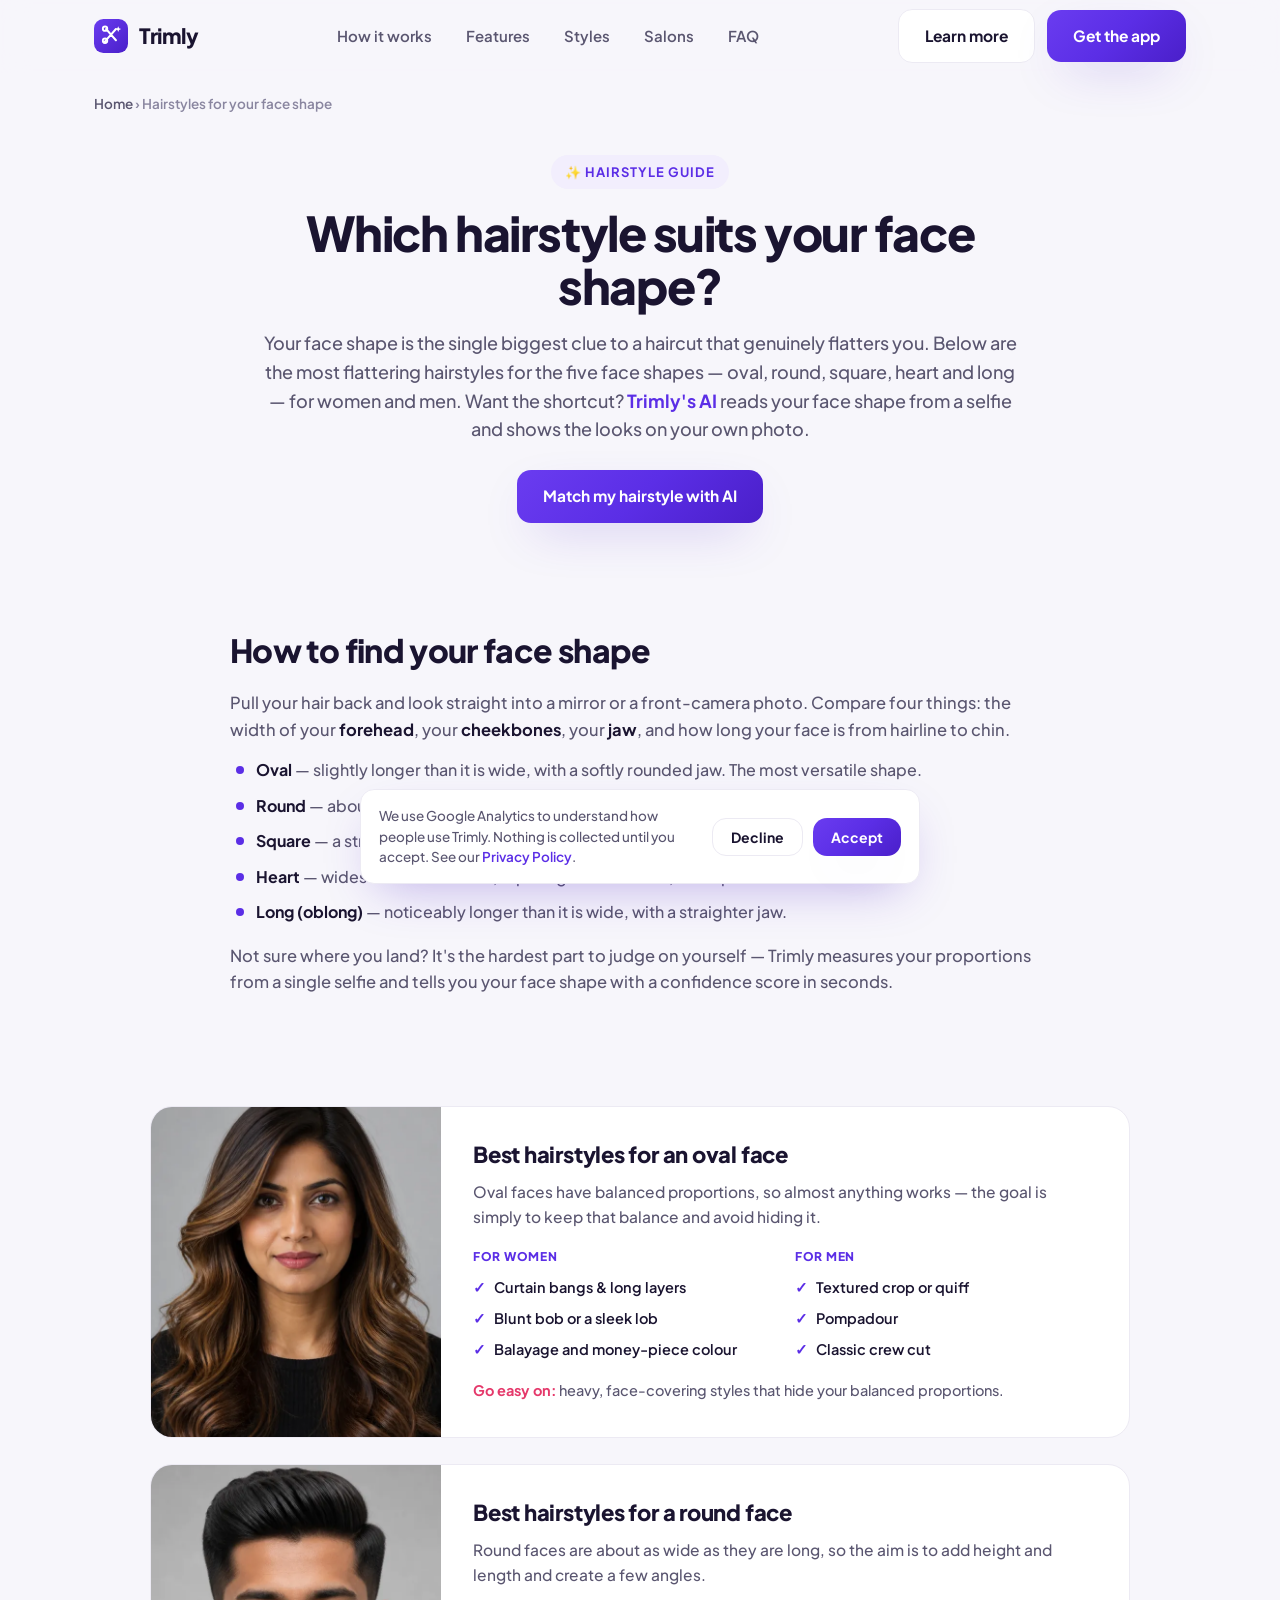
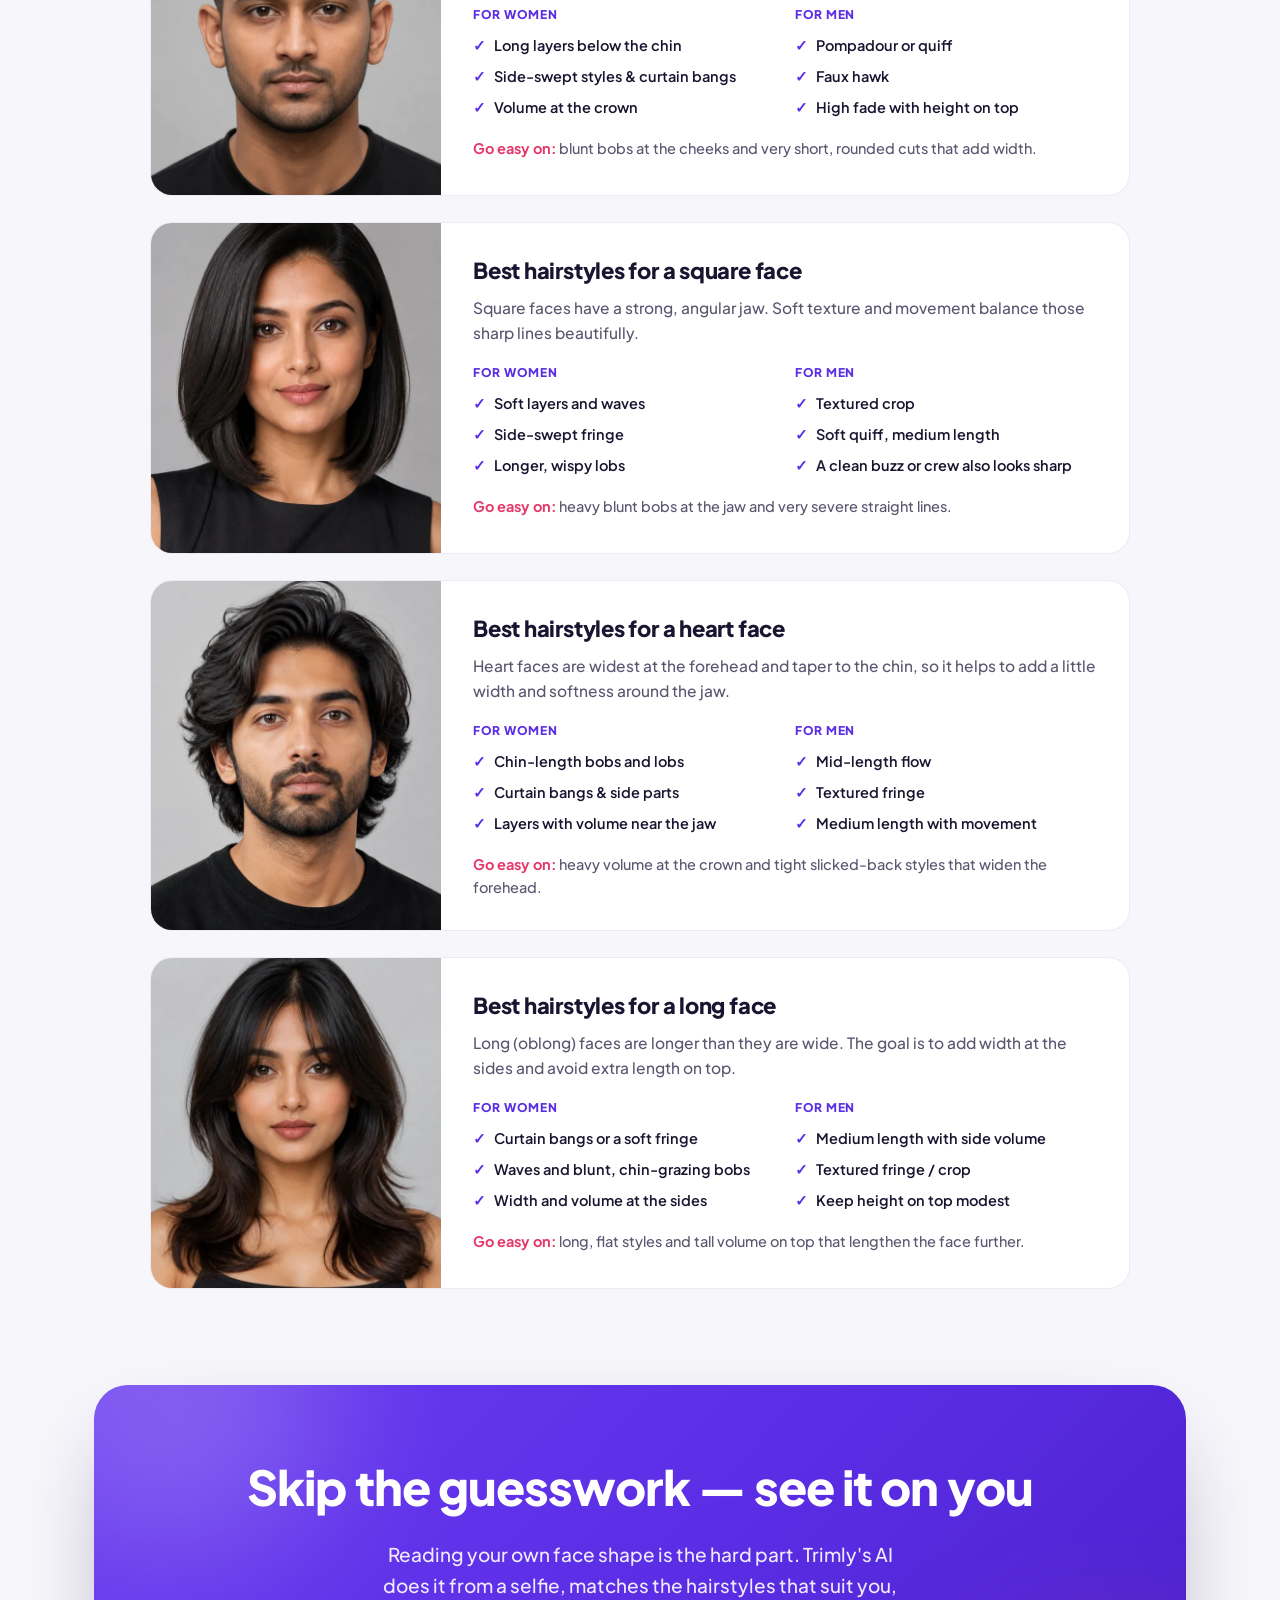
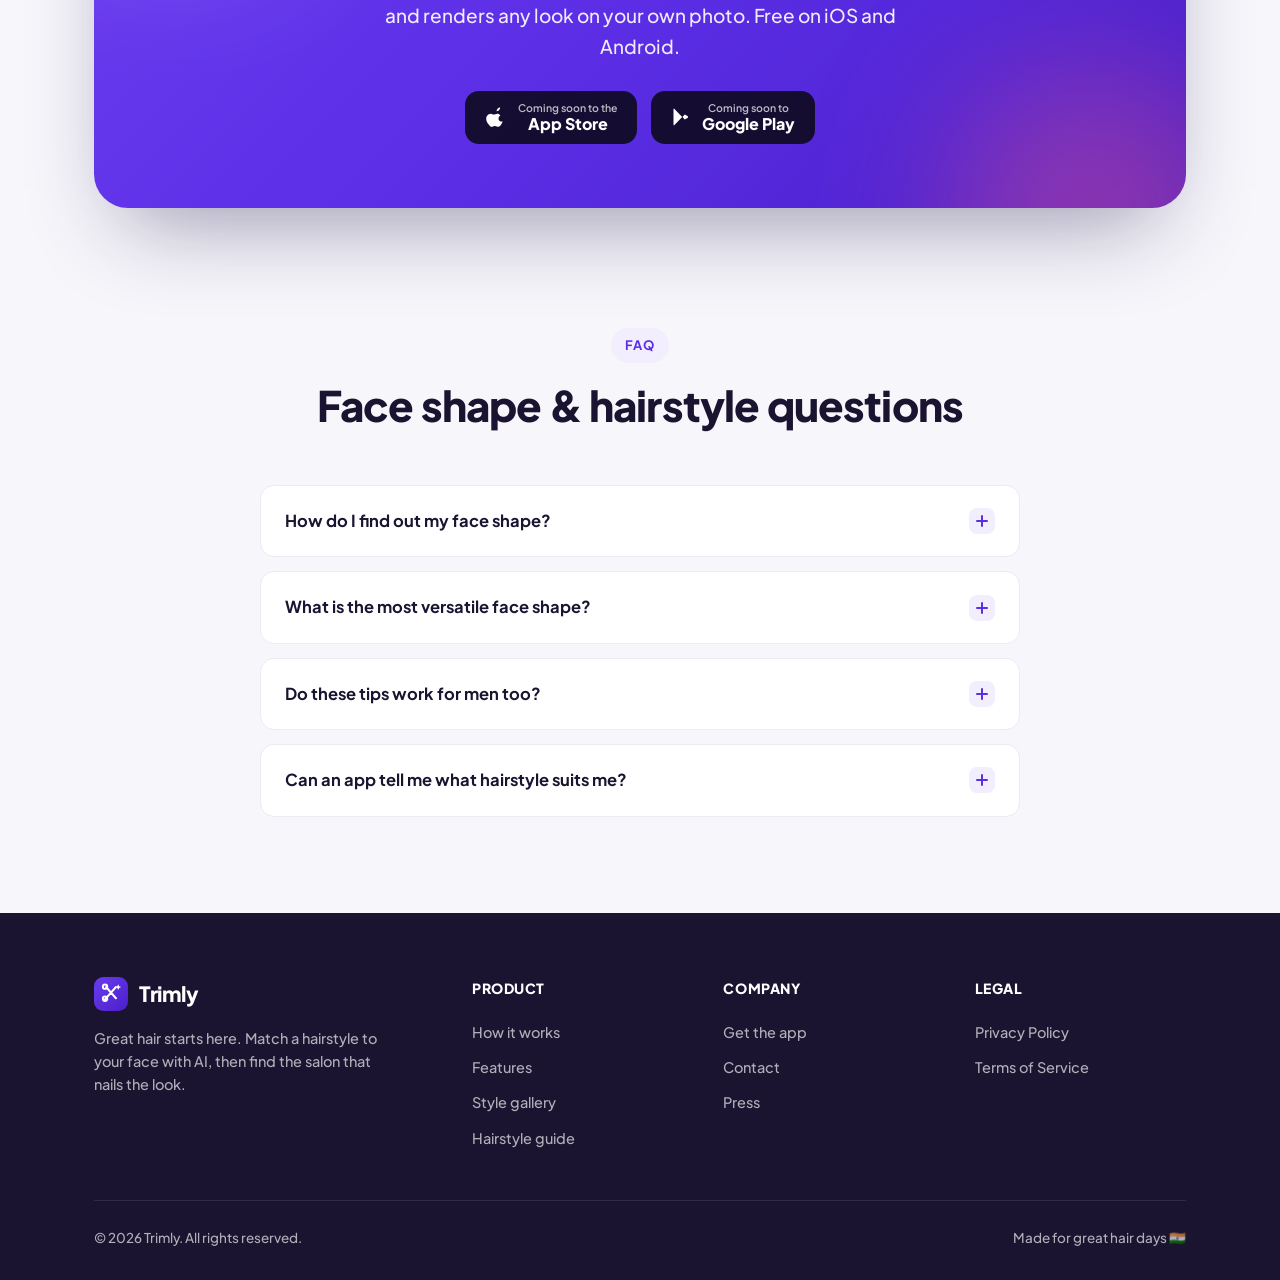
==== commit 79c2a9a7: "Route all contact emails to support@trimly.info Replace hello@, privacy@, and press@ addresses with " ====
--- a/hairstyles-for-your-face-shape.html
+++ b/hairstyles-for-your-face-shape.html
@@ -301,8 +301,8 @@
         <div class="footer-col">
           <h4>Company</h4>
           <a href="/#download">Get the app</a>
-          <a href="mailto:hello@trimly.info">Contact</a>
-          <a href="mailto:press@trimly.info">Press</a>
+          <a href="mailto:support@trimly.info">Contact</a>
+          <a href="mailto:support@trimly.info">Press</a>
         </div>
         <div class="footer-col">
           <h4>Legal</h4>
--- a/styles.css
+++ b/styles.css
@@ -234,7 +234,9 @@
 .faq-item[open] { border-color: var(--primary); box-shadow: var(--shadow-sm); }
 .faq-item summary { list-style: none; cursor: pointer; padding: 22px 24px; font-weight: 700; font-size: 16.5px; display: flex; justify-content: space-between; align-items: center; gap: 16px; }
 .faq-item summary::-webkit-details-marker { display: none; }
-.faq-item summary .plus { flex: none; width: 26px; height: 26px; border-radius: 8px; background: var(--tint); color: var(--primary); display: grid; place-items: center; font-size: 18px; transition: transform .25s, background .2s; }
+.faq-item summary .plus { flex: none; position: relative; width: 26px; height: 26px; border-radius: 8px; background: var(--tint); color: var(--primary); font-size: 0; transition: transform .25s, background .2s; }
+.faq-item summary .plus::before, .faq-item summary .plus::after { content: ""; position: absolute; top: 50%; left: 50%; width: 12px; height: 2px; border-radius: 2px; background: currentColor; transform: translate(-50%, -50%); }
+.faq-item summary .plus::after { transform: translate(-50%, -50%) rotate(90deg); }
 .faq-item[open] summary .plus { transform: rotate(45deg); background: var(--primary); color: #fff; }
 .faq-item .faq-body { padding: 0 24px 22px; color: var(--muted); font-size: 15.5px; }
 
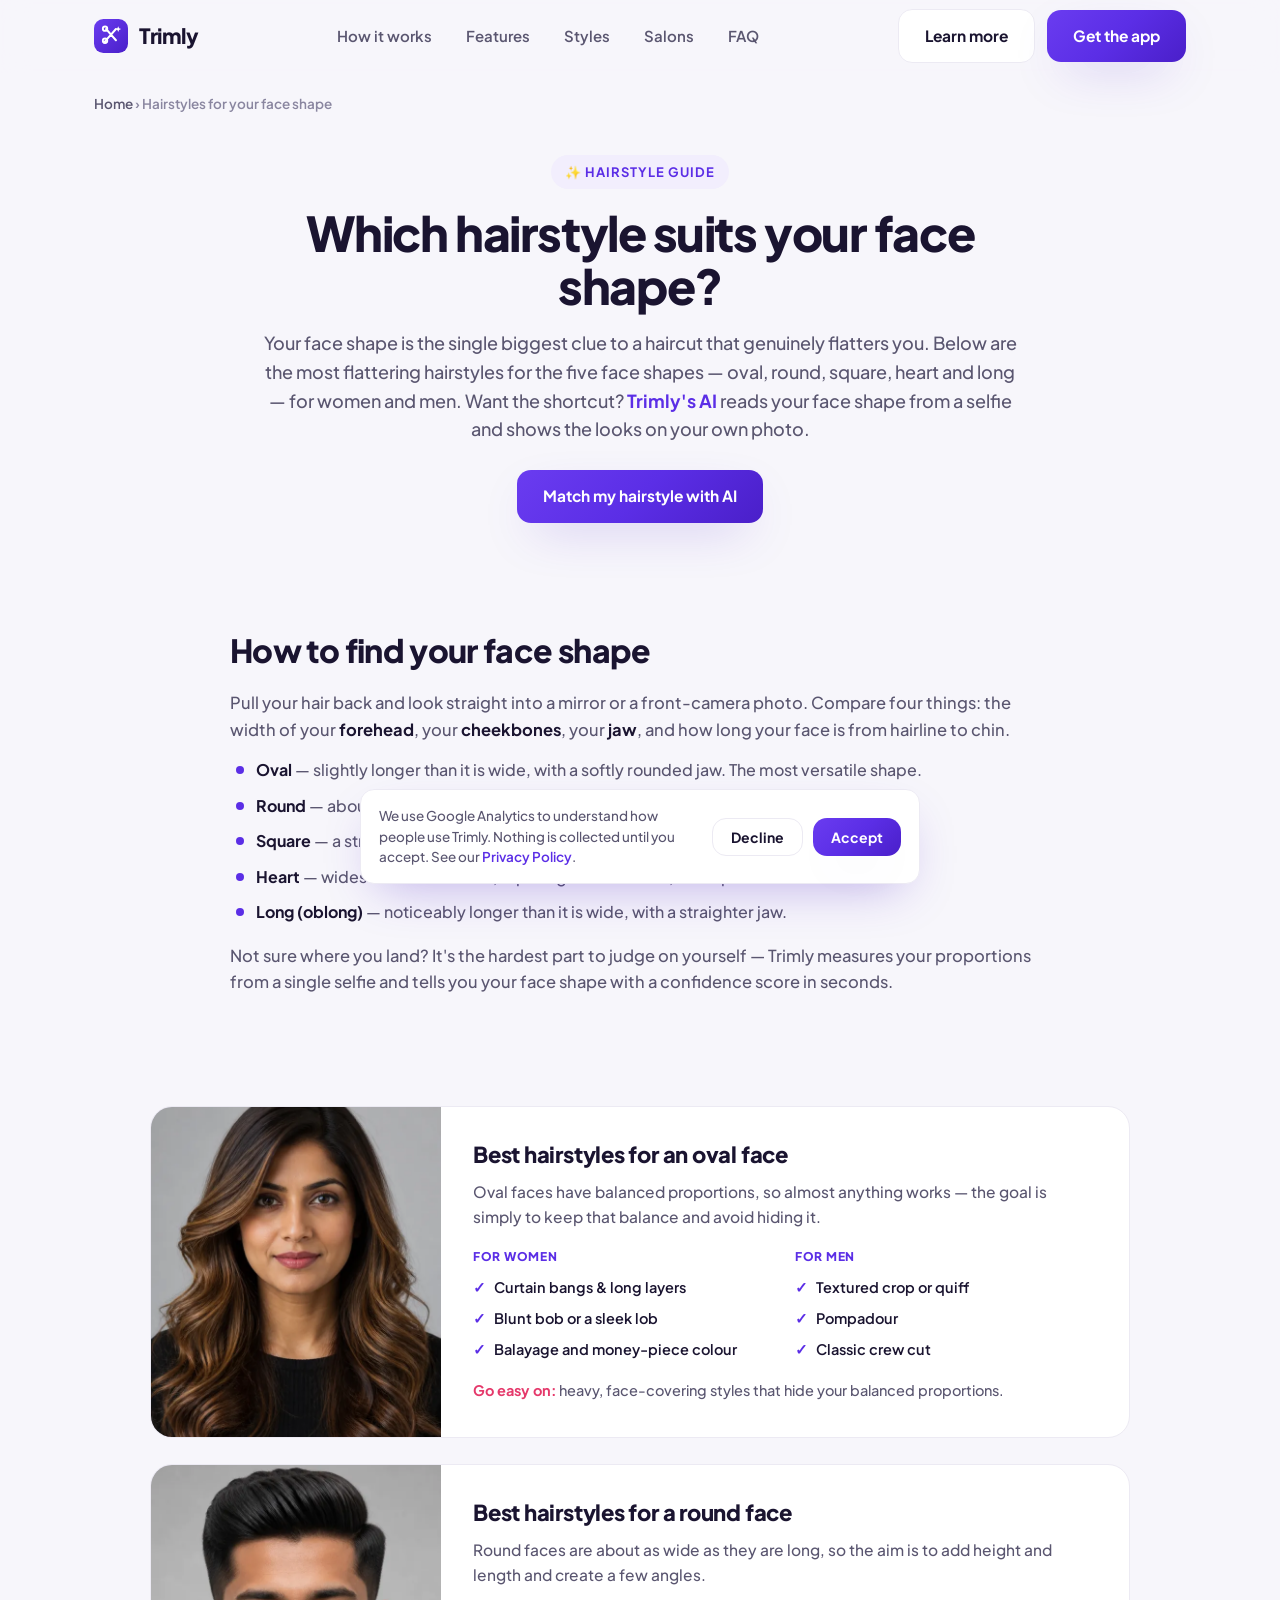
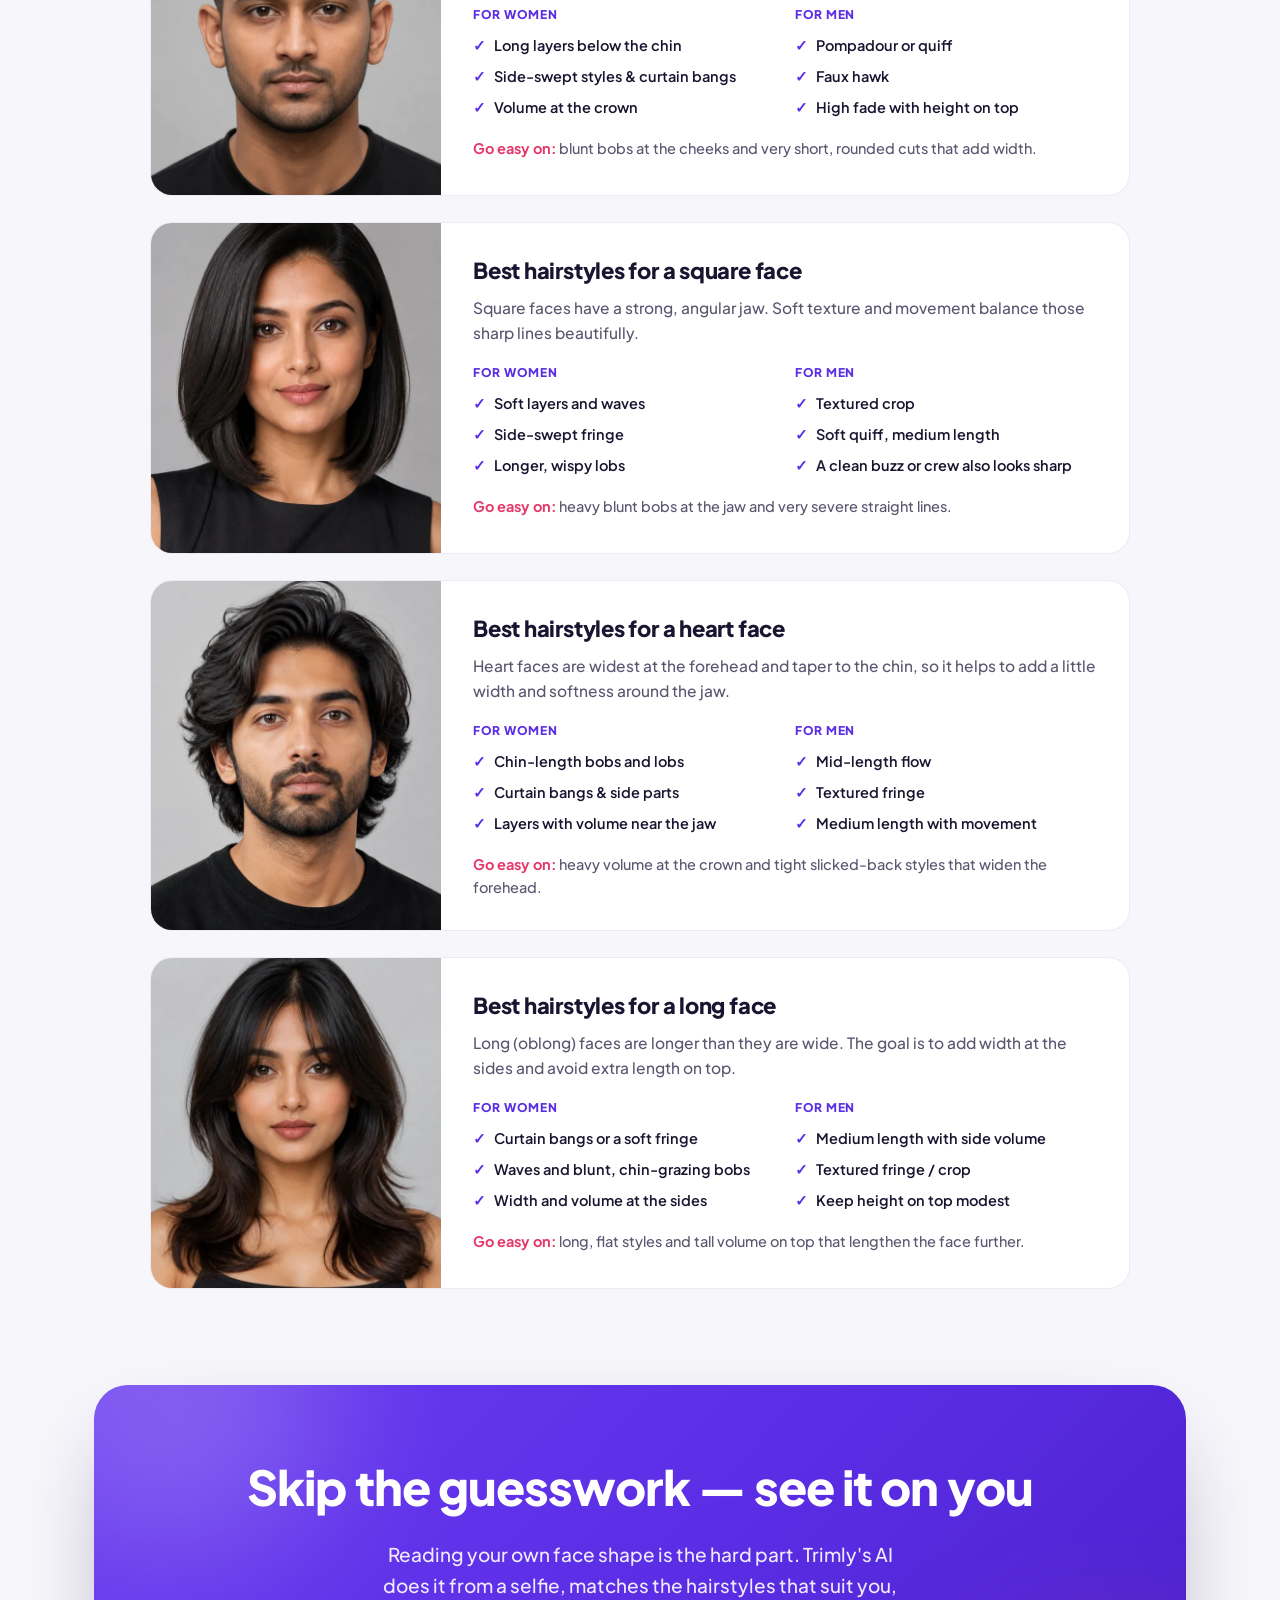
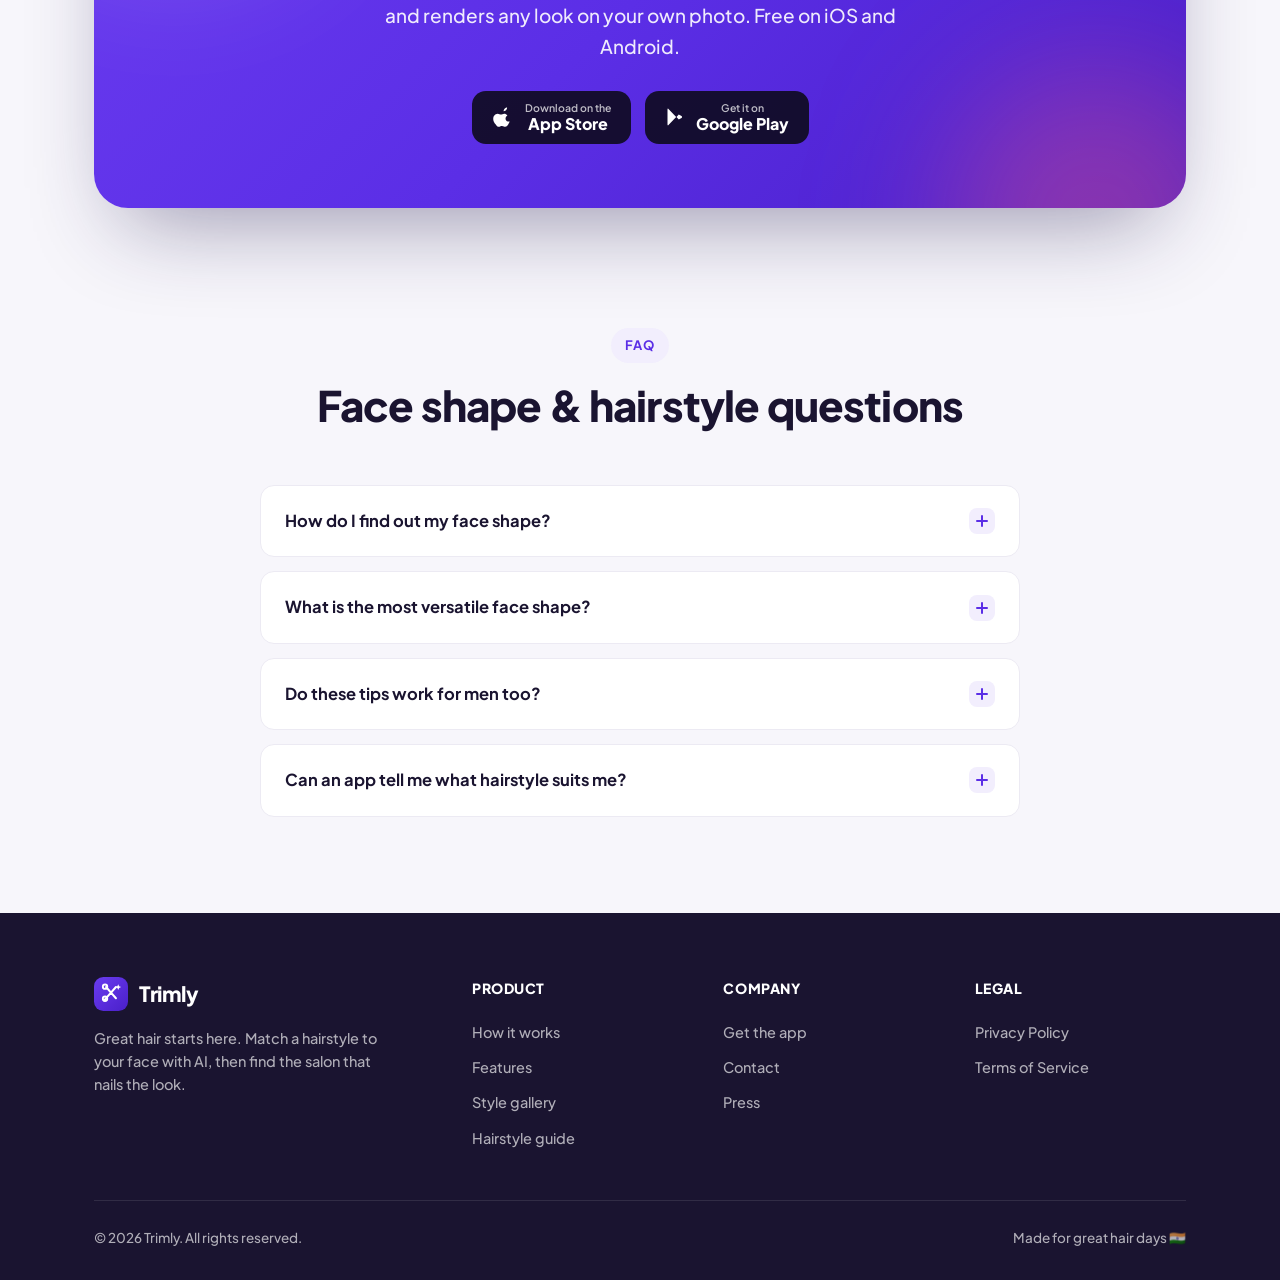
==== commit fb8285c2: "Link guide-page store badges to live listings The hairstyle guide's bottom CTA still showed "coming " ====
--- a/hairstyles-for-your-face-shape.html
+++ b/hairstyles-for-your-face-shape.html
@@ -231,13 +231,13 @@
           <h2>Skip the guesswork — see it on you</h2>
           <p>Reading your own face shape is the hard part. Trimly's AI does it from a selfie, matches the hairstyles that suit you, and renders any look on your own photo. Free on iOS and Android.</p>
           <div class="cta-actions">
-            <a href="/#download" class="store-badge on-grad" aria-label="App Store (coming soon)">
+            <a href="https://apps.apple.com/us/app/trimly-hairstyle-try-on/id6786060527" class="store-badge on-grad" aria-label="Download on the App Store" target="_blank" rel="noopener">
               <svg width="22" height="22" viewBox="0 0 24 24" fill="#fff" aria-hidden="true"><path d="M16.5 1.5c.1 1-.3 2-1 2.8-.7.8-1.8 1.4-2.8 1.3-.1-1 .4-2 1-2.7.8-.8 2-1.4 2.8-1.4ZM19.3 17c-.5 1.1-.7 1.6-1.3 2.6-.9 1.4-2.1 3.1-3.6 3.1-1.3 0-1.7-.9-3.5-.9s-2.2.8-3.5.9c-1.5 0-2.6-1.5-3.5-2.9C1 17.3.7 13 2.3 10.7c.9-1.3 2.5-2.2 3.9-2.2 1.5 0 2.4.9 3.6.9 1.2 0 1.9-.9 3.6-.9 1.2 0 2.5.7 3.4 1.8-3 1.6-2.5 5.9.5 6.7Z"/></svg>
-              <span><small>Coming soon to the</small><b>App Store</b></span>
+              <span><small>Download on the</small><b>App Store</b></span>
             </a>
-            <a href="/#download" class="store-badge on-grad" aria-label="Google Play (coming soon)">
+            <a href="https://play.google.com/store/apps/details?id=infoo.trimly.app" class="store-badge on-grad" aria-label="Get it on Google Play" target="_blank" rel="noopener">
               <svg width="20" height="22" viewBox="0 0 24 24" aria-hidden="true"><path d="M3.6 1.8 13.4 12 3.6 22.2c-.4-.2-.6-.6-.6-1.1V2.9c0-.5.2-.9.6-1.1Z" fill="#fff"/><path d="m16.5 8.9 3.3 1.9c.9.5.9 1.8 0 2.3l-3.3 1.9-2.7-3 2.7-3Z" fill="#fff"/></svg>
-              <span><small>Coming soon to</small><b>Google Play</b></span>
+              <span><small>Get it on</small><b>Google Play</b></span>
             </a>
           </div>
         </div>
